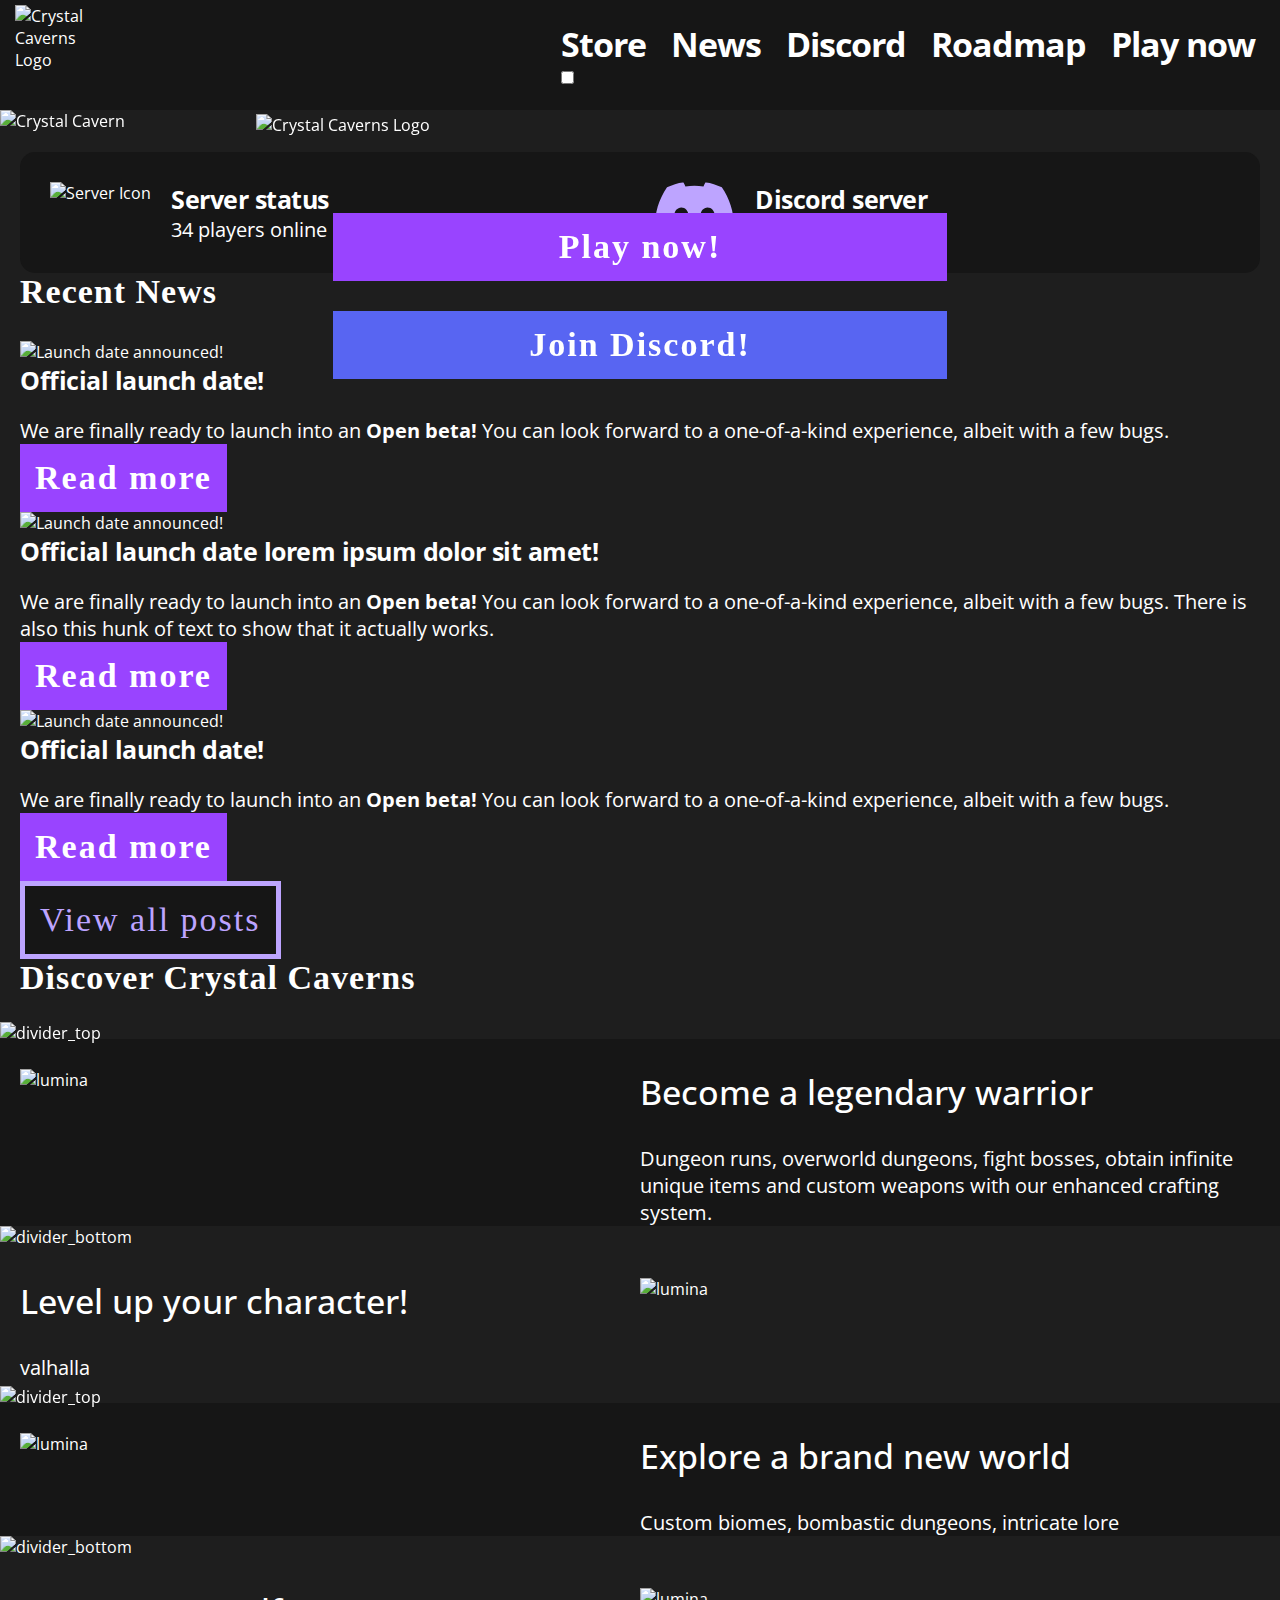
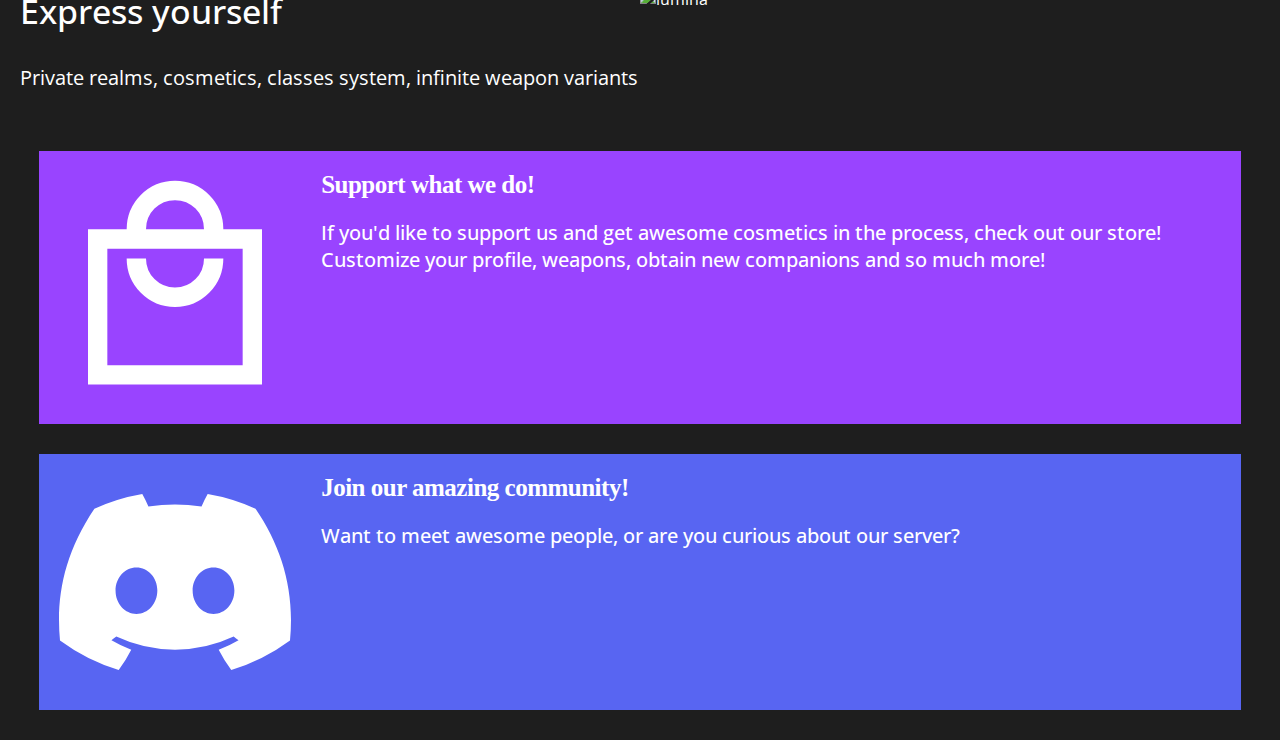
==== index.html @ 62d81e62 "Add cta area, minor fixes" ====
<!DOCTYPE html>
<html lang="en">
<head>
  <meta charset="UTF-8">
  <meta http-equiv="X-UA-Compatible" content="IE=edge">
  <meta name="viewport" content="width=device-width, initial-scale=1.0">
  <title>Crystal Caverns | Minecraft Survival Server</title>
  <link rel="icon" type="image/x-icon" href="assets/images/favicon-150-150-logo.png">
  <script src="script.js"></script>

  <!-- CSS Links -->
  <link rel="stylesheet" href="css/header.css">
  <link rel="stylesheet" href="css/hero.css">
  <link rel="stylesheet" href="css/general.css">
  <link rel="stylesheet" href="css/top-navbar.css">
  <link rel="stylesheet" href="css/news.css">
  <link rel="stylesheet" href="css/discover.css">
  <link rel="stylesheet" href="css/cta.css">

  <!-- External -->
  <link rel="stylesheet" href="https://fonts.googleapis.com/css2?family=Material+Symbols+Rounded:opsz,wght,FILL,GRAD@20..48,100..700,0..1,-50..200" />

</head>
<body>
  <header>
    <a class="logo" href="/"><img class="logo" alt="Crystal Caverns Logo" src="assets/images/icon-logo.webp"></a>
    <nav  class="top-nav">
      <ul>
        <li class="nav-hide navbar"><a href="/store">Store</a></li>
        <li class="nav-hide navbar"><a href="/news">News</a></li>
        <li class="nav-hide navbar"><a target="_blank" href="https://discord.crystalcaverns.net">Discord</a></li>
        <li class="nav-hide navbar"><a href="/roadmap">Roadmap</a></li>
        <li id="play-now" class="navbar"><a href="/playnow">Play now</a></li>
      </ul>
        <input type="checkbox" id="overlay-input">
        <label for="overlay-input" id="overlay-button"><div id="btn-click-area"><span></span></div></label>
    </nav>
  </header>
  <section class="hero">
    <div id="btn-container" class="horizontally-centered">
      <img id="hero-logo" src="assets/images/name-logo.webp" alt="Crystal Caverns Logo">
      <button id="hero-btn-1" class=" btn-primary ">Play now!</button>
      <button id="hero-btn-2" class=" btn-secondary">Join Discord!</button>
    </div>
    <img id="hero-img" src="assets/images/crystal_caverns_banner.png" alt="Crystal Cavern">
  </section>
  <div class="content-padding">
    <section class="statistics">
      <div class="stat">
        <img alt="Server Icon" src="assets/icons/server-icon.svg">
        <div>
          <h3>Server status</h3>
          <p>34 players online</p>
        </div>
      </div>
      <div class="stat">
        <img alt="Discord Icon" src="assets/icons/discord-logo-purple.svg">
        <div>
          <h3>Discord server</h3>
          <p>34 players chatting</p>
        </div>
      </div>
    </section>
    <section class="news">
      <h1>Recent News</h1>
      <div class="news-posts-container">
        <div class="post recent-post">
          <div>
            <img src="assets/images/lumina_render.png" alt="Launch date announced!">
            <h3>Official launch date!</h3>
            <p>We are finally ready to launch into an <strong>Open beta!</strong> You can look forward to a one-of-a-kind experience, albeit with a few bugs.</p>
          </div>
          <button class="btn-primary">Read more</button>
        </div>
        <div class="post recent-post">
          <div>
            <img src="assets/images/lumina_render.png" alt="Launch date announced!">
            <h3>Official launch date lorem ipsum dolor sit amet!</h3>
            <p>We are finally ready to launch into an <strong>Open beta!</strong> You can look forward to a one-of-a-kind experience, albeit with a few bugs. There is also this hunk of text to show that it actually works.</p>
          </div>
          <button class="btn-primary">Read more</button>
        </div>
        <div class="post recent-post">
          <div>
            <img src="assets/images/lumina_render.png" alt="Launch date announced!">
            <h3>Official launch date!</h3>
            <p>We are finally ready to launch into an <strong>Open beta!</strong> You can look forward to a one-of-a-kind experience, albeit with a few bugs.</p>
          </div>
          <button class="btn-primary">Read more</button>
        </div>
      </div>
      <button id="find-out-more" class="btn-secondary ">View all posts</button>
    </section>
    <h1 class="discover-title">Discover Crystal Caverns</h1>
  </div>
  <section class="discover">
    
    <img class="divider-top" src="assets/images/divider_top.svg" alt="divider_top">

    <section class="discover-card-left">
      <div class="discover-max-width">
        <div>
          <h2>Become a legendary warrior</h2>
          <p>Dungeon runs, overworld dungeons, fight bosses, obtain infinite unique items and custom weapons with our enhanced crafting system.</p>
        </div>
        <img src="assets/images/lumina_render.png" alt="lumina">
      </div>
    </section>

    <img class="divider-bottom" src="assets/images/divider_bottom.svg" alt="divider_bottom">
    
    <section class="discover-card">
      <div>
        <h2>Level up your character!</h2>
        <p>valhalla </p>
      </div>
      <img src="assets/images/lumina_render.png" alt="lumina">
    </section>
    <img class="divider-top" src="assets/images/divider_top.svg" alt="divider_top">

    <section class="discover-card-left">
      <div class="discover-max-width">
        <div>
          <h2>Explore a brand new world</h2>
          <p>Custom biomes, bombastic dungeons, intricate lore</p>
        </div>
        <img src="assets/images/lumina_render.png" alt="lumina">
      </div>  
    </section>

    <img class="divider-bottom" src="assets/images/divider_bottom.svg" alt="divider_bottom">

    <section class="discover-card">
      <div>
        <h2>Express yourself</h2>
        <p>Private realms, cosmetics, classes system, infinite weapon variants </p>
      </div>  
      <img src="assets/images/lumina_render.png" alt="lumina">
    </section>
  </section>
  <section>
    <div class="content-padding">
      <a target="_blank" class="cta" href="https://store.crystalcaverns.net">
        <div class="store call-to-action btn-primary">
          <img src="assets/icons/shop-icon.svg" alt="Store Icon">
          <div class="text">
            <h3>Support what we do!</h3>
            <p>If you'd like to support us and get awesome cosmetics in the process, check out our store! Customize your profile, weapons, obtain new companions and so much more!</p>
          </div> 
        </div>
      </a>
      <a class="cta" target="_blank" href="https://discord.crystalcaverns.net">
        <div class="discord store call-to-action btn-primary">
          <img id="increase-padding" src="assets/icons/discord-logo.svg" alt="Discord logo">
          <div class="text">
            <h3>Join our amazing community!</h3>
            <p>Want to meet awesome people, or are you curious about our server?</p>
          </div> 
        </div>
      </a>
  </section>
    <!-- <footer>
      <ul>
        <li><a href=""><img src="" alt="twitter"></a></li>
        <li><a href=""><img src="" alt="instagram"></a></li>
        <li><a href=""><img src="" alt="youtube"></a></li>
      </ul>
  
    </footer> -->
  </div>
</body>
</html>
---- css/header.css ----
header {
  width:100%;
  display: flex;
  flex-direction: row;
  justify-content: space-between;
  padding:5px 15px;
  align-items: center;
  position: sticky;
  top:0;
  background-color: var(--grey);
}

.top-nav ul {
  display: flex;
  flex-direction: row;
  list-style-type: none;
  gap:25px;
  margin-right:10px;
}

.logo {
  aspect-ratio: 1/1;
  width:8%;
}
---- css/hero.css ----
.hero {
  position: relative;
  width:100%;
}

#hero-logo {
  width:100%;
  margin-bottom:10%;
}

#hero-img {
  height: 100lvh;
  max-width: 100%;
  width:100vw;
  object-fit: cover;
}
#btn-container {
  width: 60%;
  top:20%;
  display:flex;
  flex-direction: column;
  align-items: center;
}
#hero-btn-1, #hero-btn-2 {
  width:80%;
  justify-items: center;
}
#hero-btn-1 {
  margin-bottom:30px;
}
#hero-btn-2 {
  background-color: var(--discord);
  color:var(--text);
  font-weight: 700;
  border:none;
}

.statistics {
  width: 100%;
  padding:30px;
  display:grid;
  grid-template-columns: 1fr 1fr;
  background-color: var(--grey);
  margin-top:20px;
  border-radius: var(--border-radius);
  gap:30px;
}
.stat {
  display:flex;
  gap:20px;

  > img {
    height:100%;
  }
  h3 {
    margin-bottom:0;
  }
}

/* Desktop */
@media screen and (width > 1500px) {
  #btn-container {
    width:40%;
  }
}
/* Tablet */
@media screen and (width < 850px) {
  #btn-container {
    width: 90%;
  }
  #hero-btn-1,#hero-btn-2 {
    width:85%;
  }
  .stat > img {
    height: 70px;
  }
}

/* Mobile */
@media screen and (width < 450px) {
  .statistics {
    grid-template-columns: 1fr;
  }
  .stat {
    justify-content: space-between;
  }
}
---- css/general.css ----
@import url('https://fonts.googleapis.com/css2?family=Open+Sans:wght@300;400;500;700&display=swap');
@import url(../assets/fonts/fonts.css);

html {
  display: grid;
  justify-items: center;
}
*{
  padding:0;
  margin:0;
  box-sizing: border-box;
  text-decoration: none;
}

:root{
  /* Colors */
  --primary: #9944FF;
  --secondary: #BDA4FF;
  --accent: #7152c6;
  --background: #1e1e1e;
  --grey: #161616;
  --text: #ffffff;
  --discord: #5865F2;

/* Sizing */
  --heading-large: 34px;
  --heading-small: 25px;
  --paragraph: 20px;
  --secondary-text:18px;

  --border-radius:15px;
  --default-margin:20px;

  /* Transitions */
  --default-btn-transition: 200ms ease-in-out;
  --font: 'Open Sans', sans-serif;

  /* Breakpoints */
  --breakpoint-mobile: 450px;
  --breakpoint-tablet: 850px;
  --breakpoint-laptop: 1024px;
  --breakpoint-desktop: 1500px;
}
/* Mobile */
@media screen and (width < 450px) {
  :root {
    /* Sizing */
    --heading-large: 25px;
    --heading-small: 22px;
    --paragraph: 16px;
    --secondary-text:14px;

    --default-margin:10px;
  }
}
/* Tablet */
@media screen and (width < 450px) {
  :root {
    /* Sizing */
    --heading-large: 30px;
    --heading-small: 22px;
    --paragraph: 18px;
    --secondary-text:16px;

    --default-margin:10px;
  }
}
@media screen and (width > 1500px) {
  .content-padding.content-padding {
    margin: 0 auto;
  }
}

.content-padding {
  margin:var(--default-margin);
  max-width: var(--breakpoint-desktop);
}


body {
  font-family: var(--font);
  background-color: #1e1e1e;
  color:var(--text);
}
li {
  font-size: var(--heading-large);
  font-weight: 700;
  letter-spacing: -1px;
}

h1 {
  font-size: var(--heading-large);
  font-weight: 700;
  letter-spacing: -1px;
  margin-bottom: 30px;
  font-family: 'Minecraft';
  letter-spacing: 1px;
}

h2 {
  font-size: var(--heading-large);
  font-weight: 500;
  margin-bottom: 30px;
}

h3 {
  font-size: var(--heading-small);
  font-weight: 700;
  letter-spacing: -0.5px;
  margin-bottom: 20px;
}

h4 {
  font-size: var(--secondary-text);
  font-weight: 300;
}

p {
  font-size: var(--paragraph);
  font-weight: 400;
}


/* Clickable elements and active states */


a {
  color:white;
  transition: color 150ms;
}
a:hover{
  color: var(--primary);
}

/* Default button styles */

button {
  font-family:var(--font);
}
.btn-primary {
  background-color: var(--primary);
  border:none;
  color:var(--text);
  font-size:var(--heading-large);
  font-weight: bold;
  padding:15px;
  font-family: 'Minecraft';
  cursor: pointer;
  letter-spacing: 2px;
  transition: transform var(--default-btn-transition), filter 150ms ease;
}

.btn-primary:hover {
  transform:scale(105%, 105%);
  filter: saturate(120%);
}

.btn-primary:active {
  filter:saturate(160%);
}

.btn-secondary {
  background-color: inherit;
  border: 5px solid var(--secondary);
  color:var(--secondary);
  background-color: var(--grey);
  font-size:var(--heading-large);
  font-weight: 500;
  padding:15px;
  cursor: pointer;
  letter-spacing: 2px;
  font-family: 'Minecraft';
  transition: box-shadow 300ms ease, filter 150ms ease, transform var(--default-btn-transition);
}

.btn-secondary:hover {
  filter:brightness(110%);
  transform:scale(105%, 105%);
}

.btn-secondary:active {
  filter:brightness(130%);
}

.horizontally-centered {
  transform: translateX(-50%);
  left:50%;
  position: absolute;
}
.discord.discord {
  background-color: var(--discord);
}
---- css/discover.css ----
.discover-title {
  margin-bottom: 0;
}
.discover {
  margin: 0 auto 60px auto;
}

.divider-top {
  position: relative;
  top: 5px;
}
.discover-card, .discover-card-left {
  padding: 0 var(--default-margin);
}
.discover-card-left {
  padding: 30px var(--default-margin) 0 var(--default-margin);
  background: var(--grey);
}
.discover-card {
  max-width: var(--breakpoint-desktop);
  margin: 0 auto;
  display: grid;
  grid-template-columns: 1fr 1fr;
}
.discover-card:not(:first-of-type) {
  margin-top:30px;
}

.discover img {
  max-width: 100%;
  width: 100%;
}

.discover-max-width {
  display: grid;
  max-width: var(--breakpoint-desktop);
  margin: 0 auto;
  grid-template-columns: 1fr 1fr;
  > img {
    grid-row: 1 / 2;
  }
}

/* Mobile */

@media screen and (width < 450px) {
  .discover-card,
  .discover-card-left, 
  .discover-max-width {
    grid-template-columns: 1fr;
    > img {
      grid-row: 2 / 3;
      margin-top:10px;
    }
  }
}
---- css/cta.css ----
a .cta.cta {
  color:white;
}

.call-to-action {
  display: grid;
  grid-template-columns: 20% 80%;
  background-color: var(--primary);
  padding:var(--default-margin);
  /* border-radius: var(--border-radius); */
  gap:30px;
  width:97%;
  margin: 0 auto 30px auto;

  .text {
    margin-right:20px;
  }
  p {
    font-family: var(--font);
    font-weight: 500;
    letter-spacing: 0;
  }
  
  > img {
    filter: invert(99%) sepia(99%) saturate(0%) hue-rotate(303deg) brightness(102%) contrast(104%);
    width: 100%;
    align-self: center;
    padding: 0;
  }
}

@media screen and (width < 850px) {
  
}

#increase-padding {
  padding: 20px 0;
}
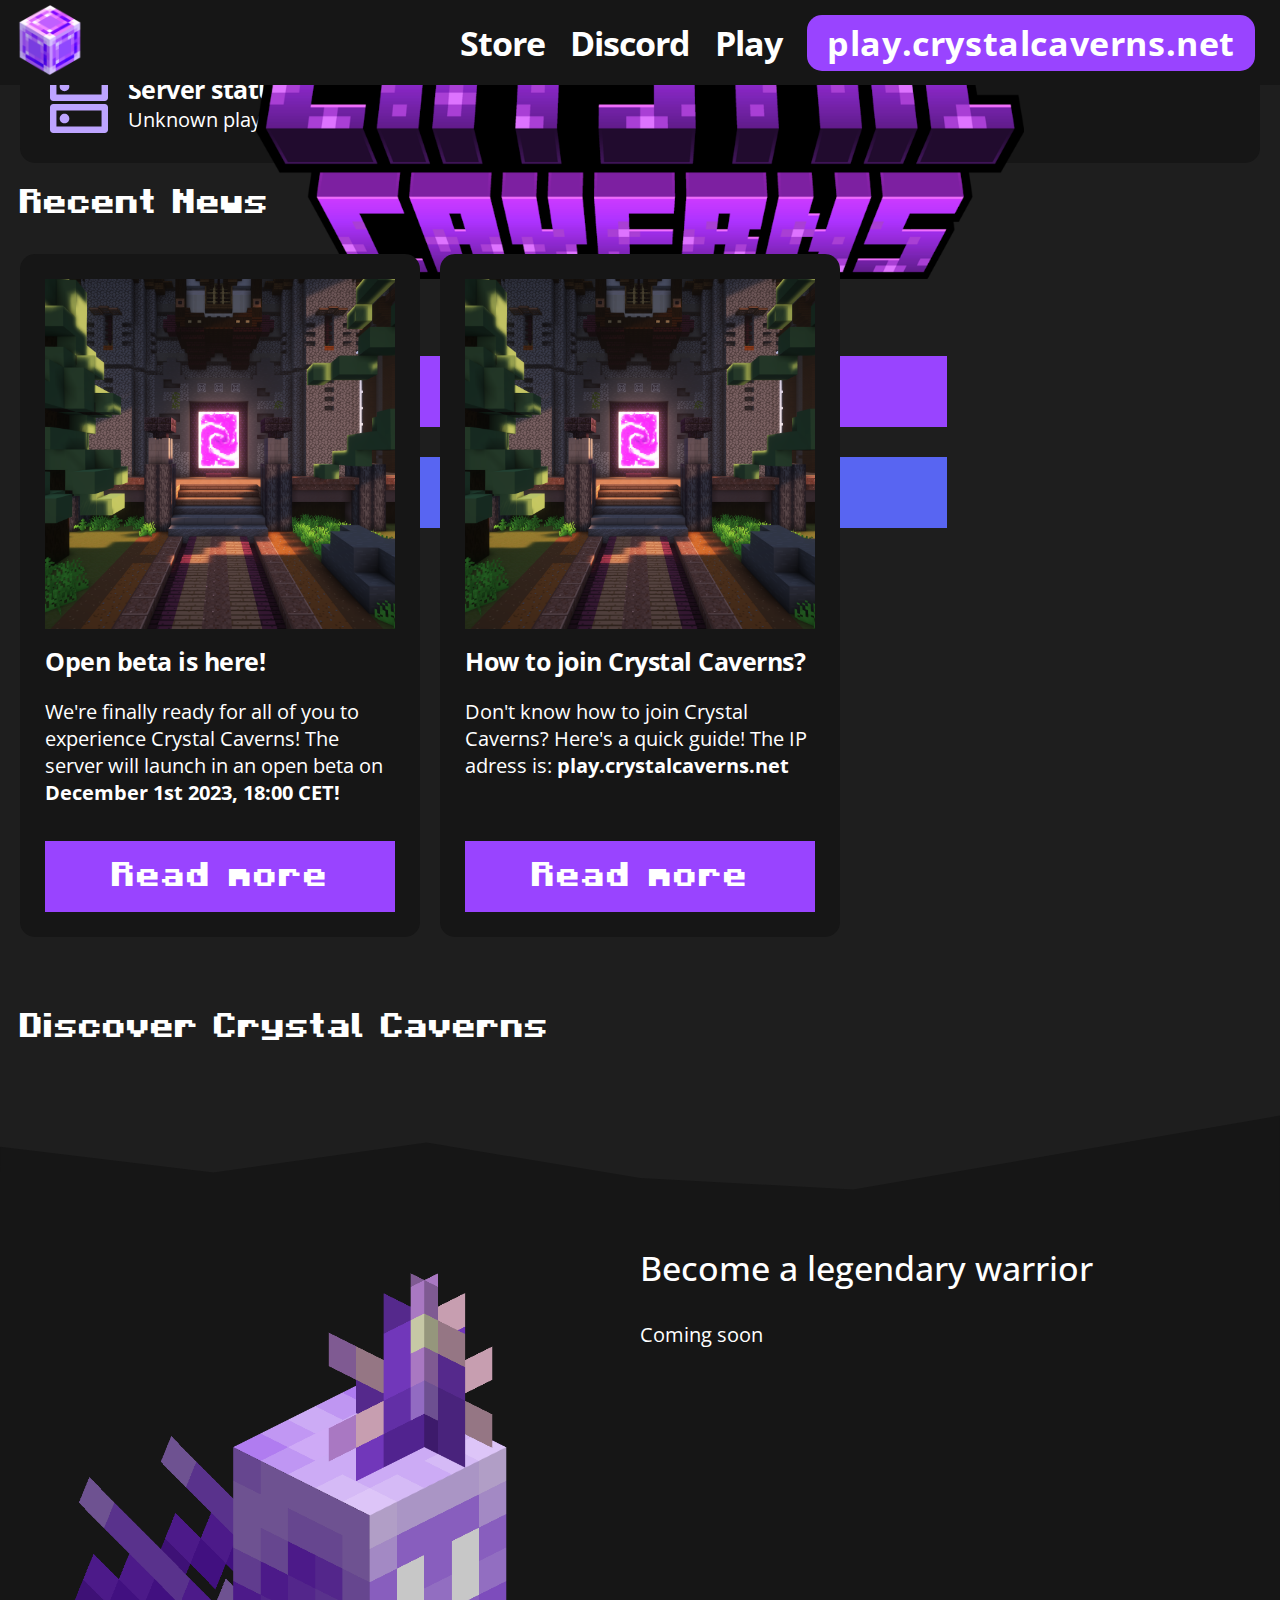
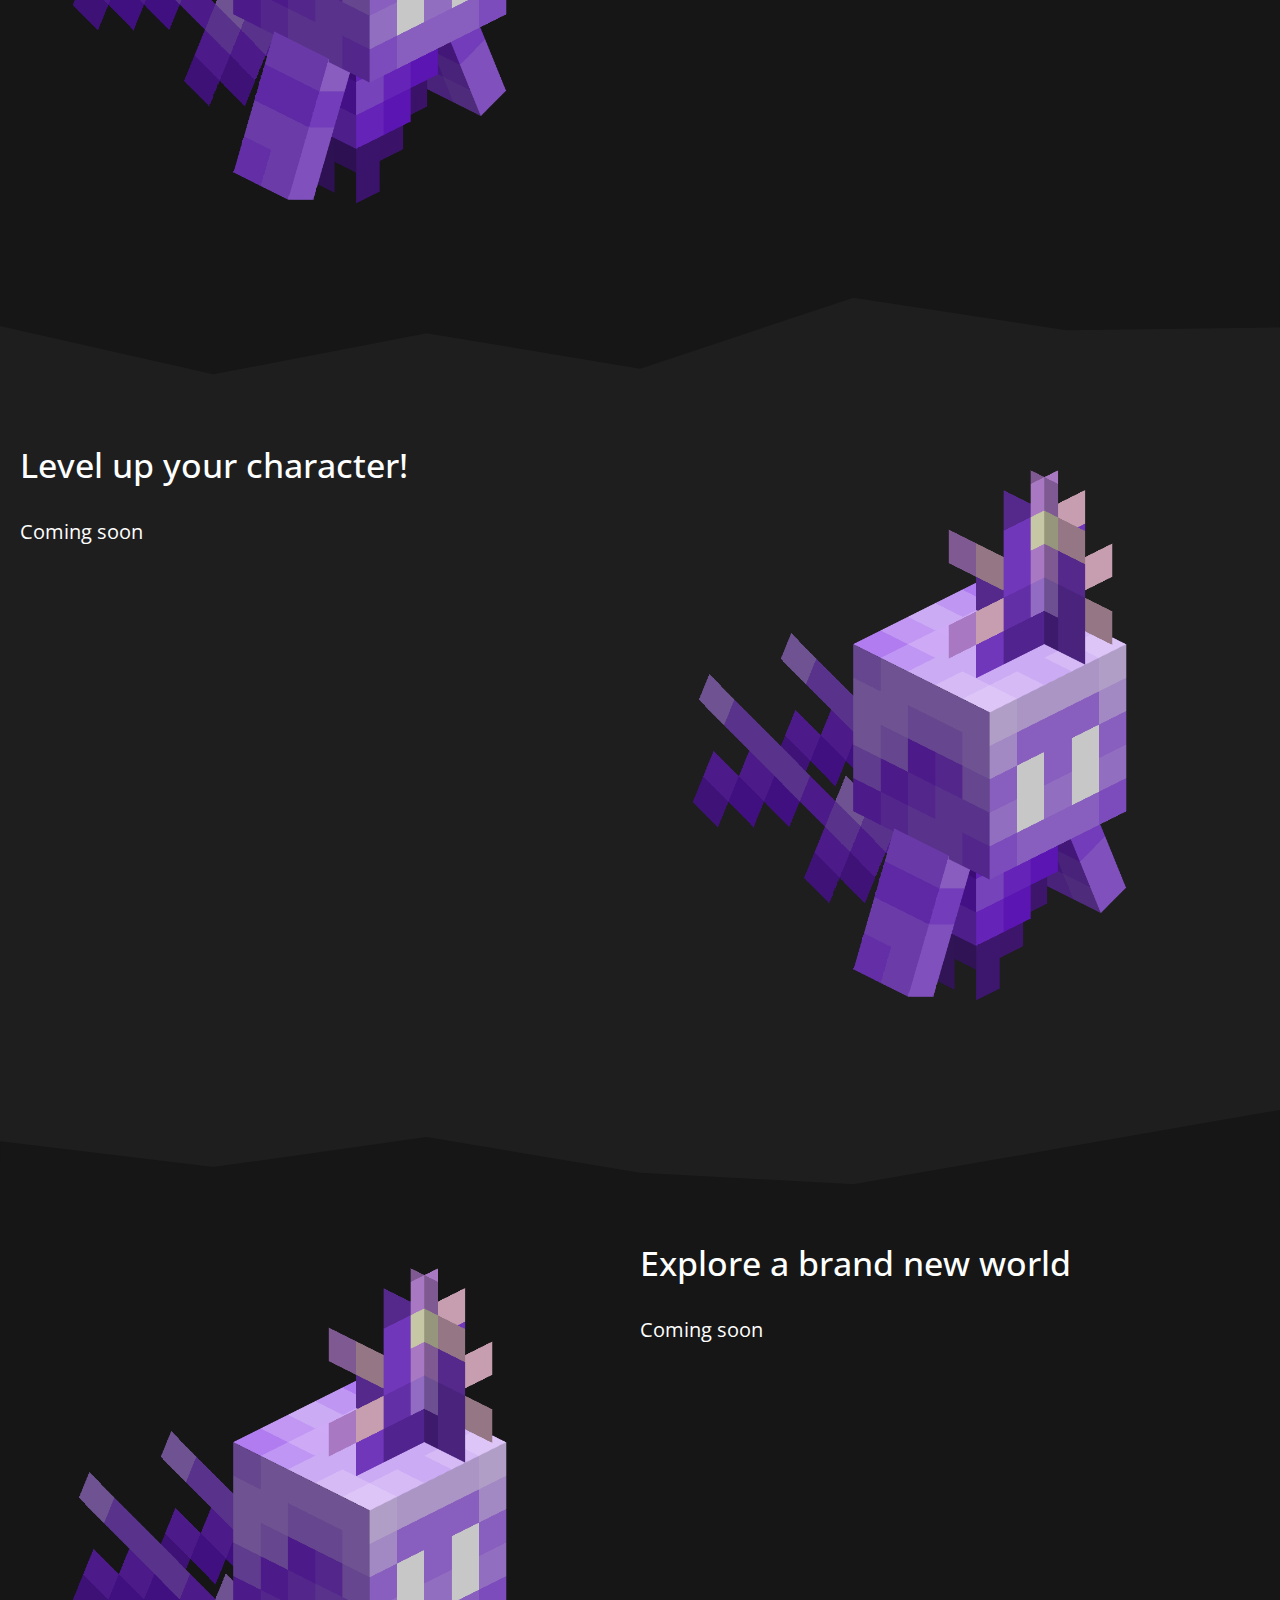
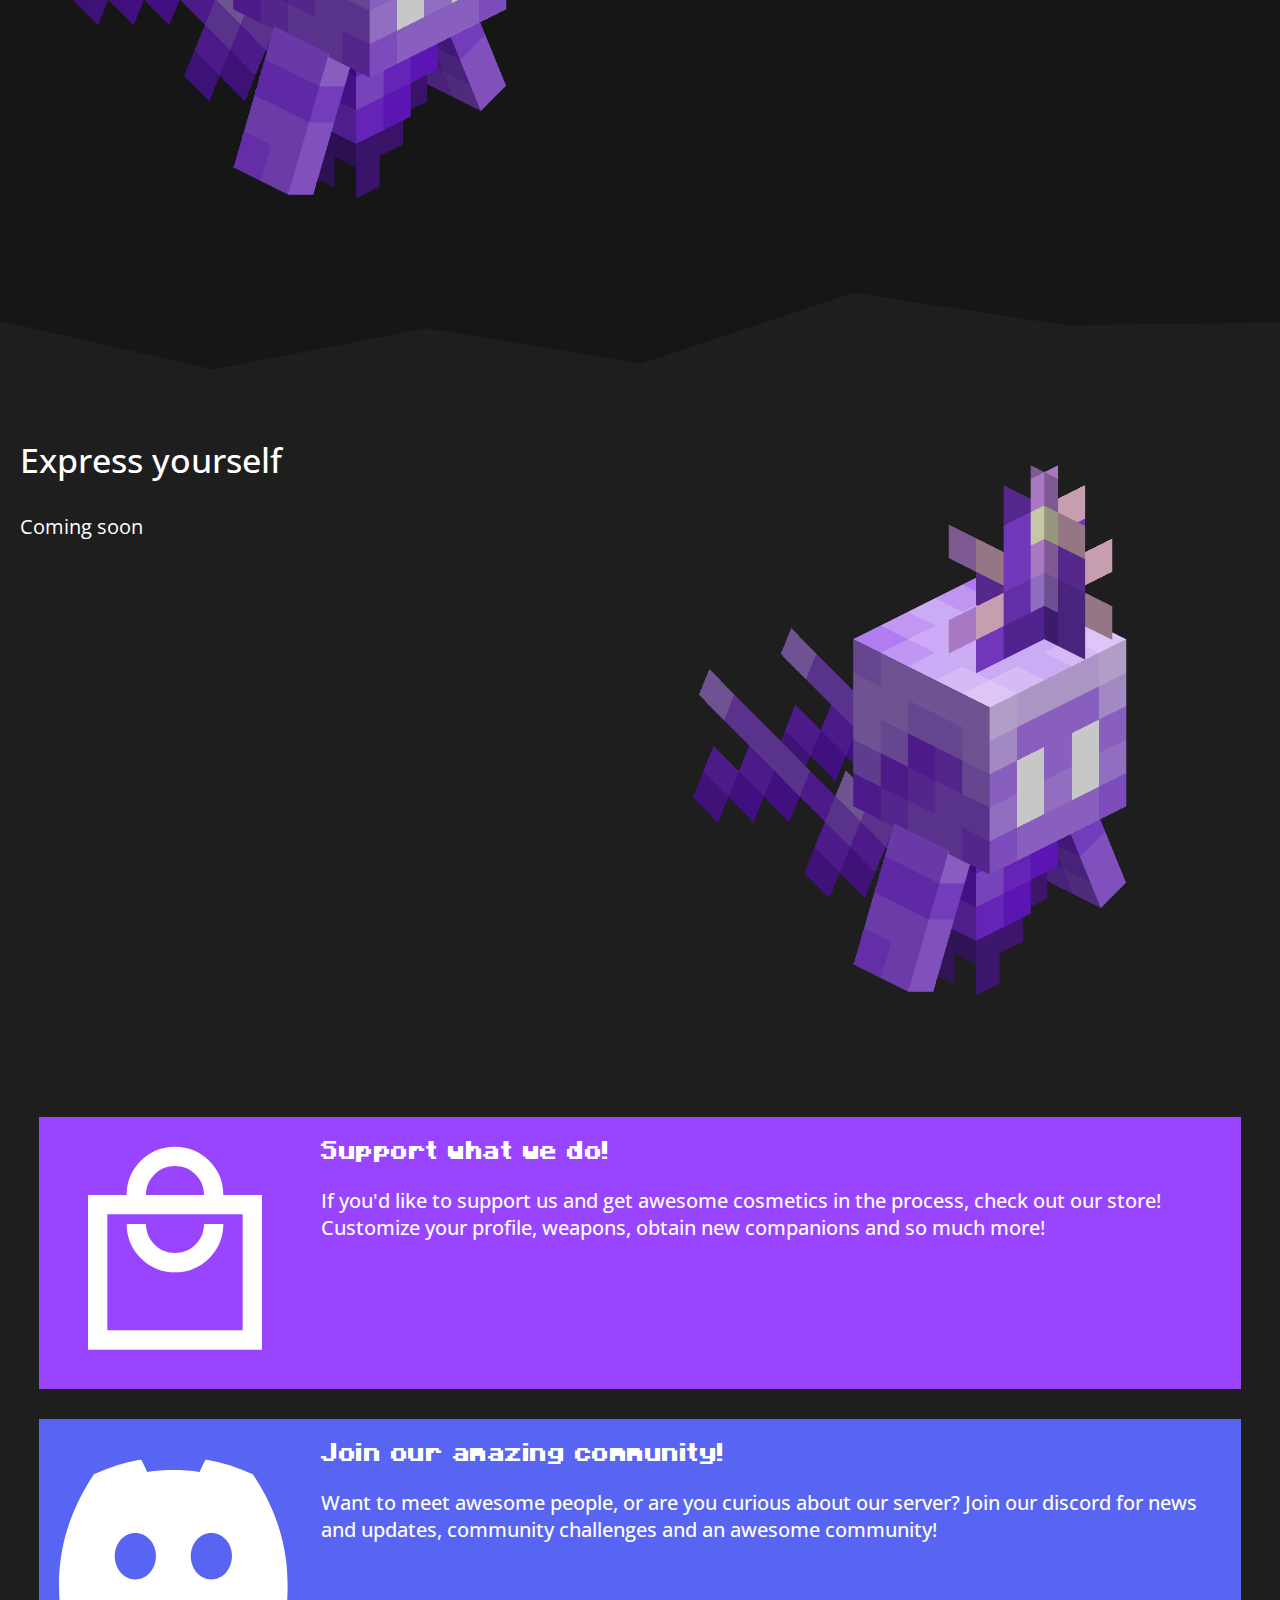
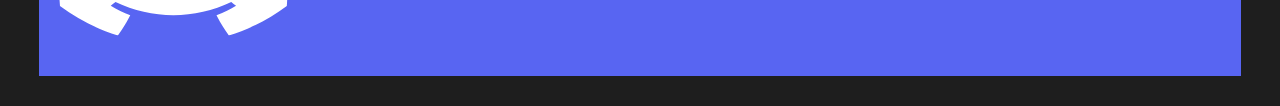
==== commit 91417337: "Merge branch 'v2'" ====
--- a/index.html
+++ b/index.html
@@ -6,19 +6,15 @@
   <meta name="viewport" content="width=device-width, initial-scale=1.0">
   <title>Crystal Caverns | Minecraft Survival Server</title>
   <link rel="icon" type="image/x-icon" href="assets/images/favicon-150-150-logo.png">
-  <script src="script.js"></script>
+  <script defer src="script.js"></script>
 
   <!-- CSS Links -->
   <link rel="stylesheet" href="css/header.css">
   <link rel="stylesheet" href="css/hero.css">
   <link rel="stylesheet" href="css/general.css">
-  <link rel="stylesheet" href="css/top-navbar.css">
   <link rel="stylesheet" href="css/news.css">
   <link rel="stylesheet" href="css/discover.css">
   <link rel="stylesheet" href="css/cta.css">
-
-  <!-- External -->
-  <link rel="stylesheet" href="https://fonts.googleapis.com/css2?family=Material+Symbols+Rounded:opsz,wght,FILL,GRAD@20..48,100..700,0..1,-50..200" />
 
 </head>
 <body>
@@ -26,147 +22,150 @@
     <a class="logo" href="/"><img class="logo" alt="Crystal Caverns Logo" src="assets/images/icon-logo.webp"></a>
     <nav  class="top-nav">
       <ul>
-        <li class="nav-hide navbar"><a href="/store">Store</a></li>
-        <li class="nav-hide navbar"><a href="/news">News</a></li>
+        <li class="nav-hide navbar"><a target="_blank" href="https://store.crystalcaverns.net">Store</a></li>
+        <!-- <li class="nav-hide navbar"><a href="/">News</a></li> -->
         <li class="nav-hide navbar"><a target="_blank" href="https://discord.crystalcaverns.net">Discord</a></li>
-        <li class="nav-hide navbar"><a href="/roadmap">Roadmap</a></li>
-        <li id="play-now" class="navbar"><a href="/playnow">Play now</a></li>
+        <!-- <li class="nav-hide navbar"><a href="">Roadmap</a></li> -->
+        <li id="play-now" class="navbar"><a href="posts/how-to-play.html">Play</a></li>
+        <li id="ip">play.crystalcaverns.net</li>
       </ul>
-        <input type="checkbox" id="overlay-input">
-        <label for="overlay-input" id="overlay-button"><div id="btn-click-area"><span></span></div></label>
     </nav>
   </header>
-  <section class="hero">
-    <div id="btn-container" class="horizontally-centered">
-      <img id="hero-logo" src="assets/images/name-logo.webp" alt="Crystal Caverns Logo">
-      <button id="hero-btn-1" class=" btn-primary ">Play now!</button>
-      <button id="hero-btn-2" class=" btn-secondary">Join Discord!</button>
+  <main>
+    <section class="hero">
+      <div id="btn-container" class="horizontally-centered">
+        <img id="hero-logo" src="assets/images/name-logo.webp" alt="Crystal Caverns Logo">
+        <form action="posts/how-to-play.html">
+          <button type="submit" id="hero-btn-1" class=" btn-primary ">Play now!</button>
+        </form>
+        <form action="https://discord.crystalcaverns.net">
+          <button type="submit" id="hero-btn-2" class=" btn-secondary">Join Discord!</button>
+
+        </form>
+      </div>
+      <img id="hero-img" src="assets/images/crystal_caverns_banner.png" alt="Crystal Cavern">
+    </section>
+    <div class="content-padding">
+      <section class="statistics">
+        <div class="stat">
+          <img alt="Server Icon" src="assets/icons/server-icon.svg">
+          <div>
+            <h3>Server status</h3>
+            <p id="server-status">Unknown players online</p>
+          </div>
+        </div>
+        <div class="stat">
+          <img alt="Discord Icon" src="assets/icons/discord-logo-purple.svg">
+          <div>
+            <h3>Discord server</h3>
+            <p id="discord-status">Unknown players chatting</p>
+          </div>
+        </div>
+      </section>
+      <section class="news">
+        <h1>Recent News</h1>
+        <div class="news-posts-container">
+          <div class="post recent-post">
+            <div>
+              <img src="assets/images/open-beta.webp" alt="Launch date announced!">
+              <h3>Open beta is here!</h3>
+              <p>We're finally ready for all of you to experience Crystal Caverns! The server will launch in an open beta on <strong>December 1st 2023, 18:00 CET! </strong>
+            </div>
+            <form action="posts/open-beta-launch.html">
+              <button type="submit" class="btn-primary">Read more</button>
+            </form>
+          </div>
+          <div class="post recent-post">
+            <div>
+              <img src="assets/images/open-beta.webp" alt="Launch date announced!">
+              <h3>How to join Crystal Caverns?</h3>
+              <p>Don't know how to join Crystal Caverns? Here's a quick guide! The IP adress is: <strong>play.crystalcaverns.net</strong></p>
+            </div>
+            <form action="posts/how-to-play.html">
+              <button type="submit" class="btn-primary">Read more</button>
+            </form>
+          </div>
+          <div></div>
+        </div>
+        <!-- <button id="find-out-more" class="btn-secondary ">View all posts</button> -->
+      </section>
+      <h1 class="discover-title">Discover Crystal Caverns</h1>
     </div>
-    <img id="hero-img" src="assets/images/crystal_caverns_banner.png" alt="Crystal Cavern">
-  </section>
-  <div class="content-padding">
-    <section class="statistics">
-      <div class="stat">
-        <img alt="Server Icon" src="assets/icons/server-icon.svg">
+    <section class="discover">
+      
+      <img class="divider-top" src="assets/images/divider_top.svg" alt="divider_top">
+  
+      <section class="discover-card-left">
+        <div class="discover-max-width">
+          <div>
+            <h2>Become a legendary warrior</h2>
+            <p>Coming soon</p>
+          </div>
+          <img src="assets/images/lumina_render.png" alt="lumina">
+        </div>
+      </section>
+  
+      <img class="divider-bottom" src="assets/images/divider_bottom.svg" alt="divider_bottom">
+      
+      <section class="discover-card">
         <div>
-          <h3>Server status</h3>
-          <p>34 players online</p>
-        </div>
-      </div>
-      <div class="stat">
-        <img alt="Discord Icon" src="assets/icons/discord-logo-purple.svg">
-        <div>
-          <h3>Discord server</h3>
-          <p>34 players chatting</p>
-        </div>
-      </div>
-    </section>
-    <section class="news">
-      <h1>Recent News</h1>
-      <div class="news-posts-container">
-        <div class="post recent-post">
-          <div>
-            <img src="assets/images/lumina_render.png" alt="Launch date announced!">
-            <h3>Official launch date!</h3>
-            <p>We are finally ready to launch into an <strong>Open beta!</strong> You can look forward to a one-of-a-kind experience, albeit with a few bugs.</p>
-          </div>
-          <button class="btn-primary">Read more</button>
-        </div>
-        <div class="post recent-post">
-          <div>
-            <img src="assets/images/lumina_render.png" alt="Launch date announced!">
-            <h3>Official launch date lorem ipsum dolor sit amet!</h3>
-            <p>We are finally ready to launch into an <strong>Open beta!</strong> You can look forward to a one-of-a-kind experience, albeit with a few bugs. There is also this hunk of text to show that it actually works.</p>
-          </div>
-          <button class="btn-primary">Read more</button>
-        </div>
-        <div class="post recent-post">
-          <div>
-            <img src="assets/images/lumina_render.png" alt="Launch date announced!">
-            <h3>Official launch date!</h3>
-            <p>We are finally ready to launch into an <strong>Open beta!</strong> You can look forward to a one-of-a-kind experience, albeit with a few bugs.</p>
-          </div>
-          <button class="btn-primary">Read more</button>
-        </div>
-      </div>
-      <button id="find-out-more" class="btn-secondary ">View all posts</button>
-    </section>
-    <h1 class="discover-title">Discover Crystal Caverns</h1>
-  </div>
-  <section class="discover">
-    
-    <img class="divider-top" src="assets/images/divider_top.svg" alt="divider_top">
-
-    <section class="discover-card-left">
-      <div class="discover-max-width">
-        <div>
-          <h2>Become a legendary warrior</h2>
-          <p>Dungeon runs, overworld dungeons, fight bosses, obtain infinite unique items and custom weapons with our enhanced crafting system.</p>
+          <h2>Level up your character!</h2>
+          <p>Coming soon</p>
         </div>
         <img src="assets/images/lumina_render.png" alt="lumina">
-      </div>
+      </section>
+      <img class="divider-top" src="assets/images/divider_top.svg" alt="divider_top">
+  
+      <section class="discover-card-left">
+        <div class="discover-max-width">
+          <div>
+            <h2>Explore a brand new world</h2>
+            <p>Coming soon</p>
+          </div>
+          <img src="assets/images/lumina_render.png" alt="lumina">
+        </div>  
+      </section>
+  
+      <img class="divider-bottom" src="assets/images/divider_bottom.svg" alt="divider_bottom">
+  
+      <section class="discover-card">
+        <div>
+          <h2>Express yourself</h2>
+          <p>Coming soon</p>
+        </div>  
+        <img src="assets/images/lumina_render.png" alt="lumina">
+      </section>
     </section>
-
-    <img class="divider-bottom" src="assets/images/divider_bottom.svg" alt="divider_bottom">
+    <section>
+      <div class="content-padding">
+        <a target="_blank" class="cta" href="https://store.crystalcaverns.net">
+          <div class="store call-to-action btn-primary">
+            <img class="img-cta" src="assets/icons/shop-icon.svg" alt="Store Icon">
+            <div class="text">
+              <h3>Support what we do!</h3>
+              <p class="cta-p">If you'd like to support us and get awesome cosmetics in the process, check out our store! Customize your profile, weapons, obtain new companions and so much more!</p>
+            </div> 
+          </div>
+        </a>
+        <a class="cta" target="_blank" href="https://discord.crystalcaverns.net">
+          <div class="discord store call-to-action btn-primary">
+            <img class="img-cta" id="increase-padding" src="assets/icons/discord-logo-white.svg" alt="Discord logo">
+            <div class="text">
+              <h3>Join our amazing community!</h3>
+              <p class="cta-p">Want to meet awesome people, or are you curious about our server? Join our discord for news and updates, community challenges and an awesome community!</p>
+            </div> 
+          </div>
+        </a>
+    </section>
+      <!-- <footer>
+        <ul>
+          <li><a href=""><img src="" alt="twitter"></a></li>
+          <li><a href=""><img src="" alt="instagram"></a></li>
+          <li><a href=""><img src="" alt="youtube"></a></li>
+        </ul>
     
-    <section class="discover-card">
-      <div>
-        <h2>Level up your character!</h2>
-        <p>valhalla </p>
-      </div>
-      <img src="assets/images/lumina_render.png" alt="lumina">
-    </section>
-    <img class="divider-top" src="assets/images/divider_top.svg" alt="divider_top">
-
-    <section class="discover-card-left">
-      <div class="discover-max-width">
-        <div>
-          <h2>Explore a brand new world</h2>
-          <p>Custom biomes, bombastic dungeons, intricate lore</p>
-        </div>
-        <img src="assets/images/lumina_render.png" alt="lumina">
-      </div>  
-    </section>
-
-    <img class="divider-bottom" src="assets/images/divider_bottom.svg" alt="divider_bottom">
-
-    <section class="discover-card">
-      <div>
-        <h2>Express yourself</h2>
-        <p>Private realms, cosmetics, classes system, infinite weapon variants </p>
-      </div>  
-      <img src="assets/images/lumina_render.png" alt="lumina">
-    </section>
-  </section>
-  <section>
-    <div class="content-padding">
-      <a target="_blank" class="cta" href="https://store.crystalcaverns.net">
-        <div class="store call-to-action btn-primary">
-          <img src="assets/icons/shop-icon.svg" alt="Store Icon">
-          <div class="text">
-            <h3>Support what we do!</h3>
-            <p>If you'd like to support us and get awesome cosmetics in the process, check out our store! Customize your profile, weapons, obtain new companions and so much more!</p>
-          </div> 
-        </div>
-      </a>
-      <a class="cta" target="_blank" href="https://discord.crystalcaverns.net">
-        <div class="discord store call-to-action btn-primary">
-          <img id="increase-padding" src="assets/icons/discord-logo.svg" alt="Discord logo">
-          <div class="text">
-            <h3>Join our amazing community!</h3>
-            <p>Want to meet awesome people, or are you curious about our server?</p>
-          </div> 
-        </div>
-      </a>
-  </section>
-    <!-- <footer>
-      <ul>
-        <li><a href=""><img src="" alt="twitter"></a></li>
-        <li><a href=""><img src="" alt="instagram"></a></li>
-        <li><a href=""><img src="" alt="youtube"></a></li>
-      </ul>
-  
-    </footer> -->
-  </div>
+      </footer> -->
+    </div>
+  </main>
 </body>
 </html>--- a/css/header.css
+++ b/css/header.css
@@ -1,13 +1,17 @@
 header {
-  width:100%;
+  width:100vw;
+  max-width: 100%;
   display: flex;
   flex-direction: row;
   justify-content: space-between;
   padding:5px 15px;
   align-items: center;
-  position: sticky;
+  position: fixed;
+  background-color: var(--grey);
+  z-index: 1000;
+  user-select: none;
+  left:0;
   top:0;
-  background-color: var(--grey);
 }
 
 .top-nav ul {
@@ -16,9 +20,36 @@
   list-style-type: none;
   gap:25px;
   margin-right:10px;
+  align-items: center;
 }
 
 .logo {
   aspect-ratio: 1/1;
-  width:8%;
+  width:70px;
 }
+
+#ip {
+  cursor:pointer;
+  user-select:all;
+  padding:5px 20px;
+  background-color: var(--primary);
+  border-radius: var(--border-radius);
+  letter-spacing: 0.6px;
+}
+@media screen and (width < 550px) {
+  header {
+    padding: 5px; 
+  }
+  a {
+    font-size: var(--heading-small);
+  }
+  .top-nav ul {
+    gap:10px;
+  }
+}
+/* Tablet */
+@media screen and (width < 850px) {
+  #ip {
+    display:none;
+  }
+}
--- a/css/hero.css
+++ b/css/hero.css
@@ -23,7 +23,7 @@
 }
 #hero-btn-1, #hero-btn-2 {
   width:80%;
-  justify-items: center;
+  justify-self: center;
 }
 #hero-btn-1 {
   margin-bottom:30px;
@@ -48,7 +48,7 @@
 .stat {
   display:flex;
   gap:20px;
-
+  
   > img {
     height:100%;
   }
@@ -56,7 +56,10 @@
     margin-bottom:0;
   }
 }
-
+form {
+  width: 100%;
+  display: grid;
+}
 /* Desktop */
 @media screen and (width > 1500px) {
   #btn-container {
--- a/css/general.css
+++ b/css/general.css
@@ -58,7 +58,7 @@
   :root {
     /* Sizing */
     --heading-large: 30px;
-    --heading-small: 22px;
+    --heading-small: 24px;
     --paragraph: 18px;
     --secondary-text:16px;
 
--- a/css/news.css
+++ b/css/news.css
@@ -0,0 +1,55 @@
+.news {
+  margin-top:20px;
+  display:grid;
+
+  & p {
+    margin-bottom: 35px;
+    overflow-y: hidden;
+  }
+  & .btn-primary {
+    font-size:var(--heading-large);
+    padding: 15px;
+    width:100%;
+    margin-top: auto;
+    
+  }
+  & #find-out-more {
+    padding:15px 30px;
+    font-size:var(--heading-large);
+    width:60%;
+    margin: 0 auto 50px auto;
+  }
+  & img {
+    width:100%;
+    aspect-ratio: 1/1;
+    object-fit: cover;
+    margin-bottom:10px;
+  }
+}
+.news-posts-container {
+  display: grid;
+  grid-template-columns: repeat(auto-fit, minmax(300px, 1fr));
+  gap: var(--default-margin);
+  margin-bottom:40px;
+}
+.post {
+  border-radius: var(--border-radius);
+  background-color: var(--grey);
+  padding:25px;
+  position: relative;
+  display:flex;
+  flex-direction: column;
+  justify-content: space-between;
+
+}
+
+/* Tablet */
+@media screen and (width < 850px) {
+  #find-out-more#find-out-more {
+    /* This is vile but it works */
+    width: 90%;
+  }
+  .btn-primary.btn-primary {
+    width: 100%;
+  }
+}--- a/css/discover.css
+++ b/css/discover.css
@@ -1,4 +1,5 @@
 .discover-title {
+  margin-top: 30px;
   margin-bottom: 0;
 }
 .discover {
--- a/css/cta.css
+++ b/css/cta.css
@@ -15,24 +15,18 @@
   .text {
     margin-right:20px;
   }
-  p {
-    font-family: var(--font);
-    font-weight: 500;
-    letter-spacing: 0;
-  }
-  
-  > img {
-    filter: invert(99%) sepia(99%) saturate(0%) hue-rotate(303deg) brightness(102%) contrast(104%);
-    width: 100%;
-    align-self: center;
-    padding: 0;
-  }
 }
-
-@media screen and (width < 850px) {
-  
+.cta-p {
+  font-family: var(--font);
+  font-weight: 500;
+  letter-spacing: 0;
+}
+.img-cta {
+  width: 100%;
+  align-self: center;
+  padding: 0;
 }
 
 #increase-padding {
-  padding: 20px 0;
+  margin: 20px 0;
 }
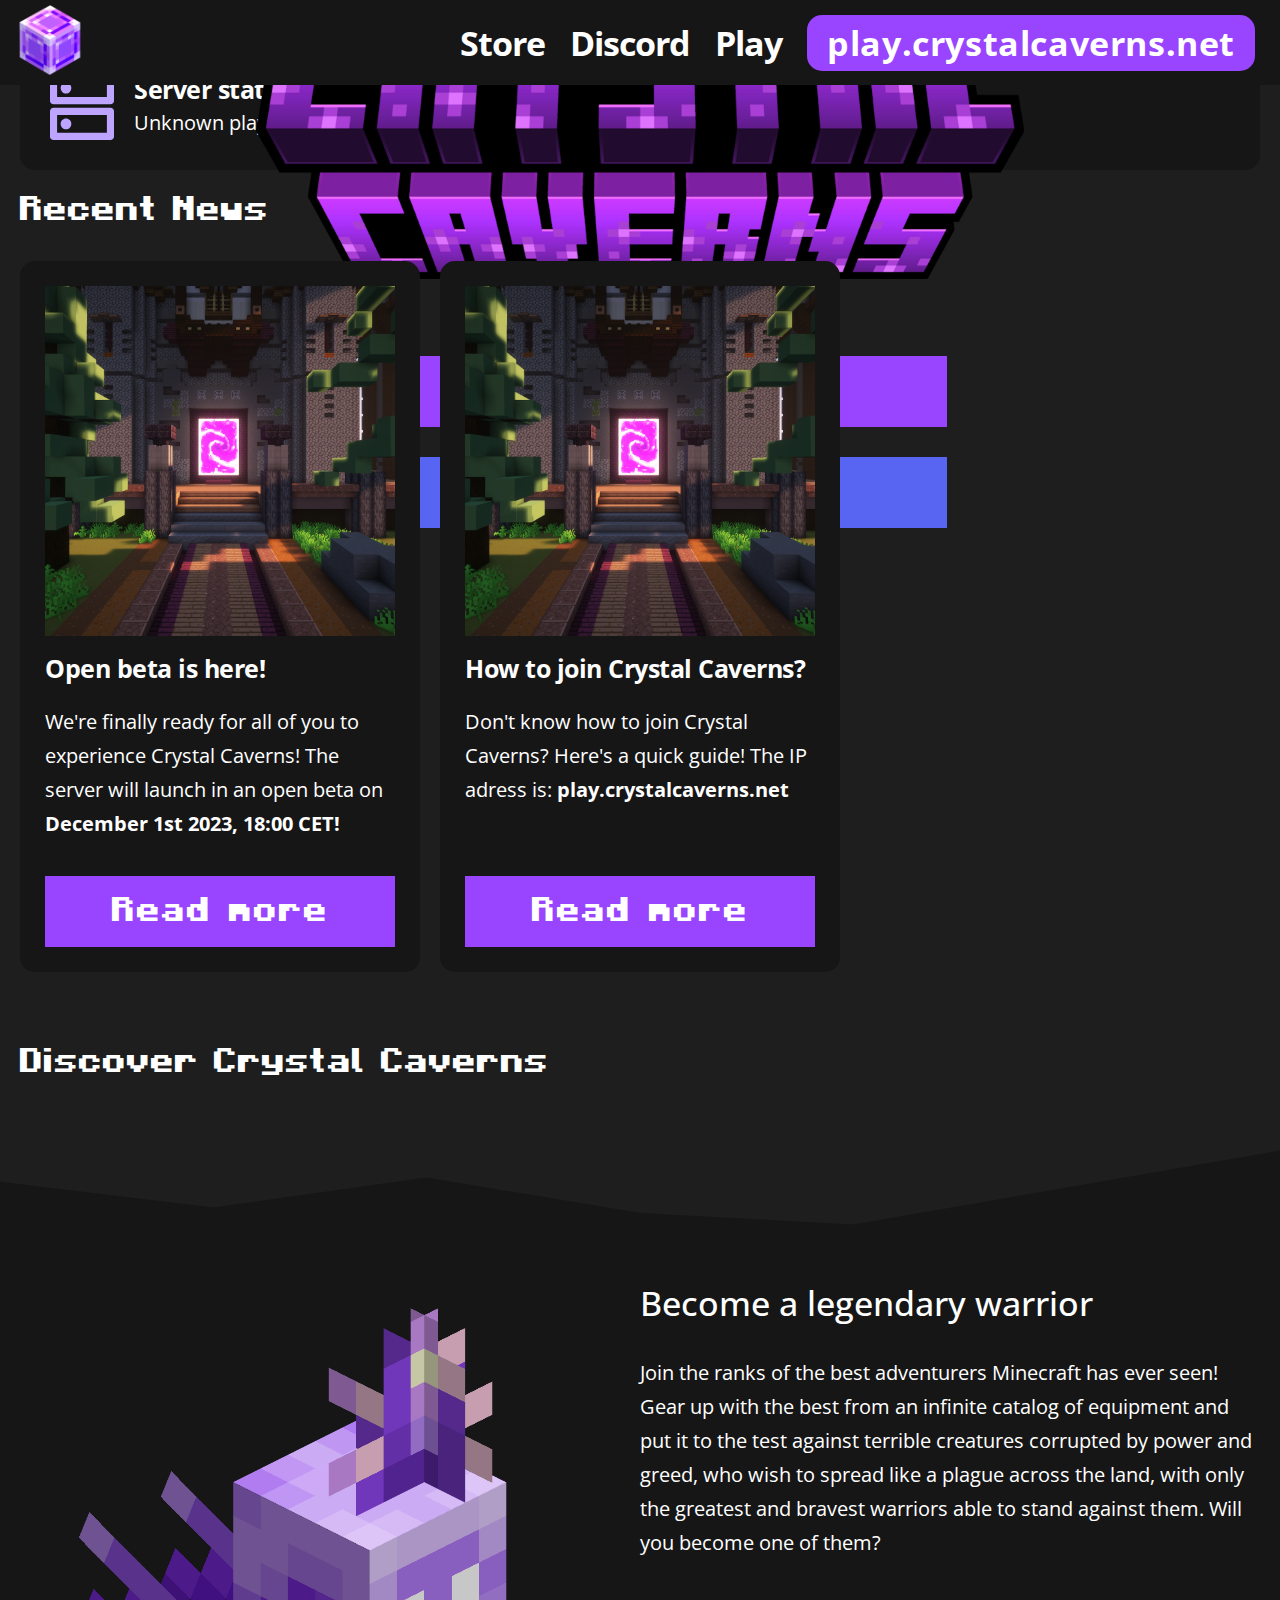
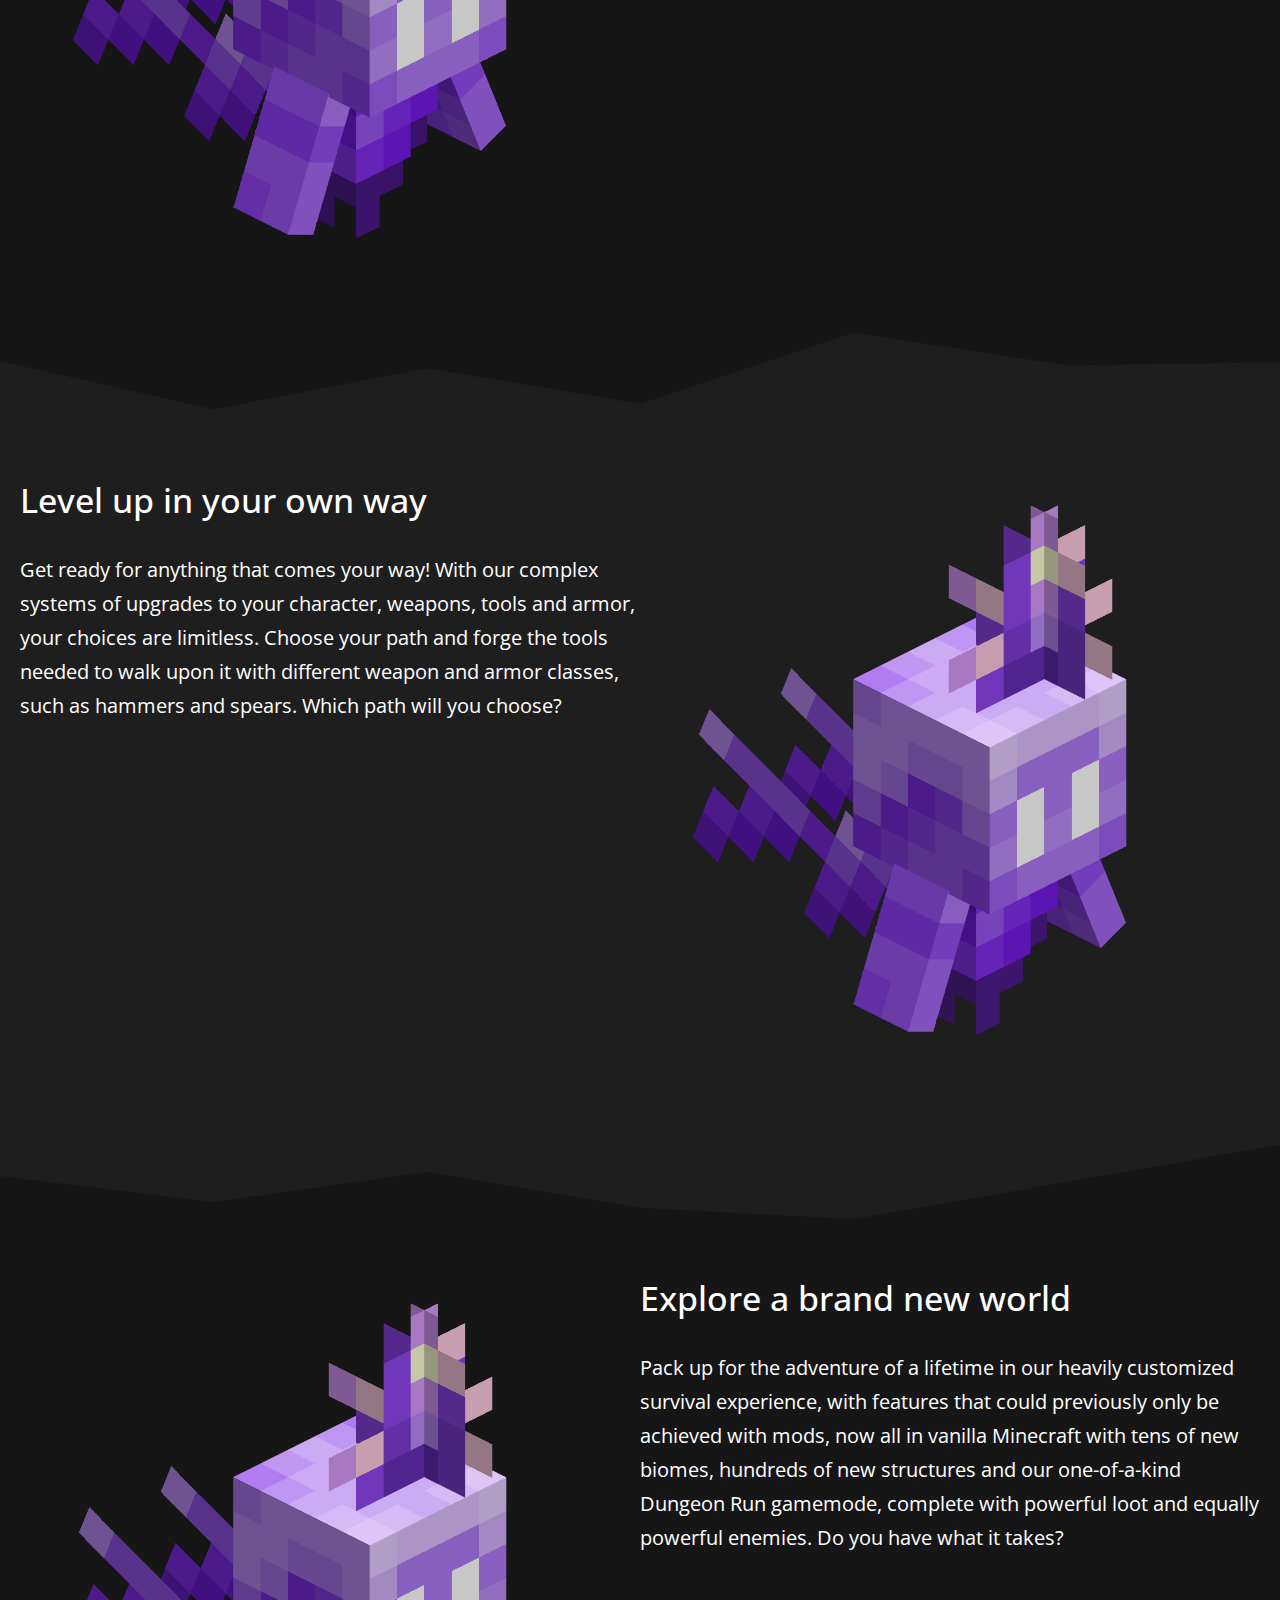
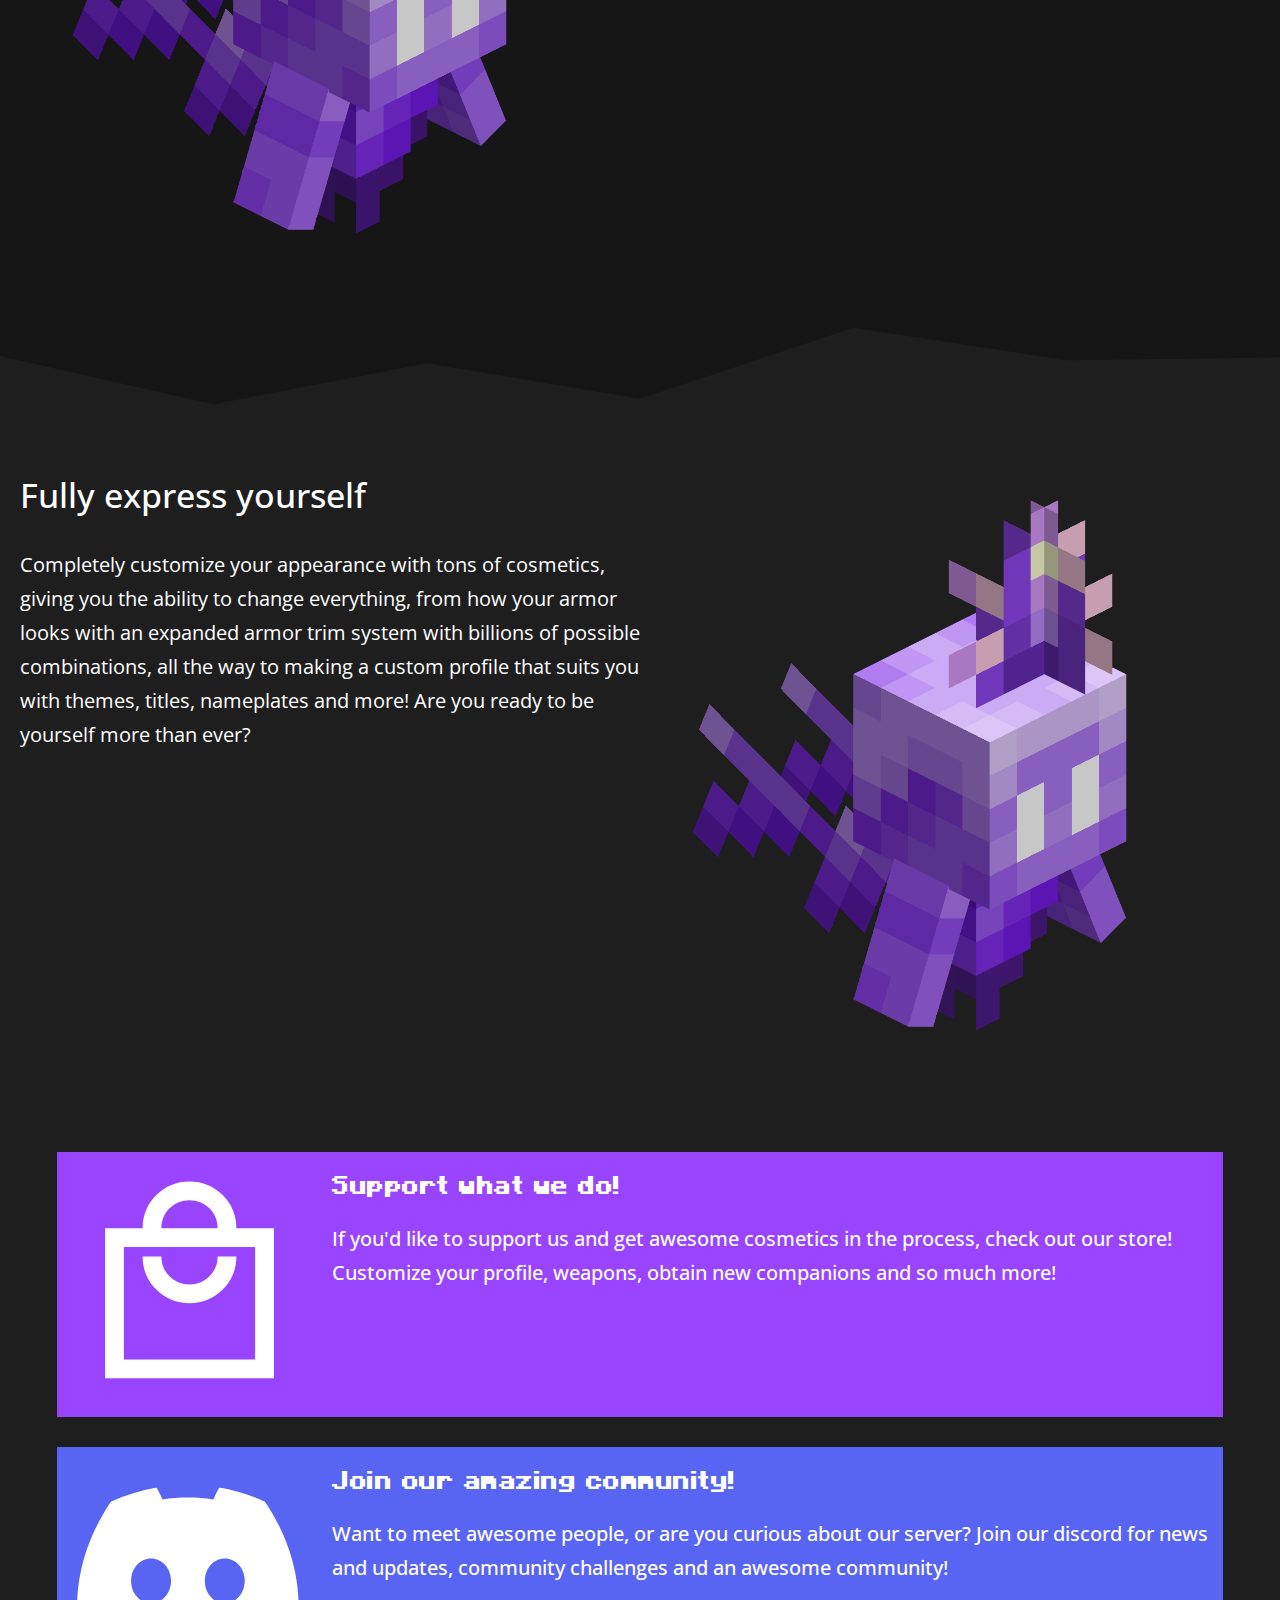
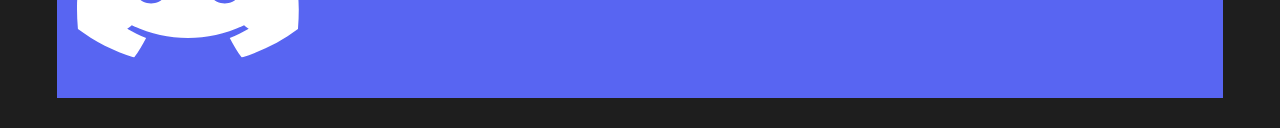
==== commit f486939b: "Added discover texts" ====
--- a/index.html
+++ b/index.html
@@ -99,7 +99,7 @@
         <div class="discover-max-width">
           <div>
             <h2>Become a legendary warrior</h2>
-            <p>Coming soon</p>
+            <p>Join the ranks of the best adventurers Minecraft has ever seen! Gear up with the best from an infinite catalog of equipment and put it to the test against terrible creatures corrupted by power and greed, who wish to spread like a plague across the land, with only the greatest and bravest warriors able to stand against them. Will you become one of them?</p>
           </div>
           <img src="assets/images/lumina_render.png" alt="lumina">
         </div>
@@ -109,8 +109,8 @@
       
       <section class="discover-card">
         <div>
-          <h2>Level up your character!</h2>
-          <p>Coming soon</p>
+          <h2>Level up in your own way</h2>
+          <p>Get ready for anything that comes your way! With our complex systems of upgrades to your character, weapons, tools and armor, your choices are limitless. Choose your path and forge the tools needed to walk upon it with different weapon and armor classes, such as hammers and spears. Which path will you choose?</p>
         </div>
         <img src="assets/images/lumina_render.png" alt="lumina">
       </section>
@@ -120,7 +120,7 @@
         <div class="discover-max-width">
           <div>
             <h2>Explore a brand new world</h2>
-            <p>Coming soon</p>
+            <p>Pack up for the adventure of a lifetime in our heavily customized survival experience, with features that could previously only be achieved with mods, now all in vanilla Minecraft with tens of new biomes, hundreds of new structures and our one-of-a-kind Dungeon Run gamemode, complete with powerful loot and equally powerful enemies. Do you have what it takes?</p>
           </div>
           <img src="assets/images/lumina_render.png" alt="lumina">
         </div>  
@@ -130,8 +130,8 @@
   
       <section class="discover-card">
         <div>
-          <h2>Express yourself</h2>
-          <p>Coming soon</p>
+          <h2>Fully express yourself</h2>
+          <p>Completely customize your appearance with tons of cosmetics, giving you the ability to change everything, from how your armor looks with an expanded armor trim system with billions of possible combinations, all the way to making a custom profile that suits you with themes, titles, nameplates and more! Are you ready to be yourself more than ever?</p>
         </div>  
         <img src="assets/images/lumina_render.png" alt="lumina">
       </section>
--- a/css/general.css
+++ b/css/general.css
@@ -118,6 +118,7 @@
 p {
   font-size: var(--paragraph);
   font-weight: 400;
+  line-height: 1.7;
 }
 
 
--- a/css/cta.css
+++ b/css/cta.css
@@ -9,7 +9,7 @@
   padding:var(--default-margin);
   /* border-radius: var(--border-radius); */
   gap:30px;
-  width:97%;
+  width:94%;
   margin: 0 auto 30px auto;
 
   .text {
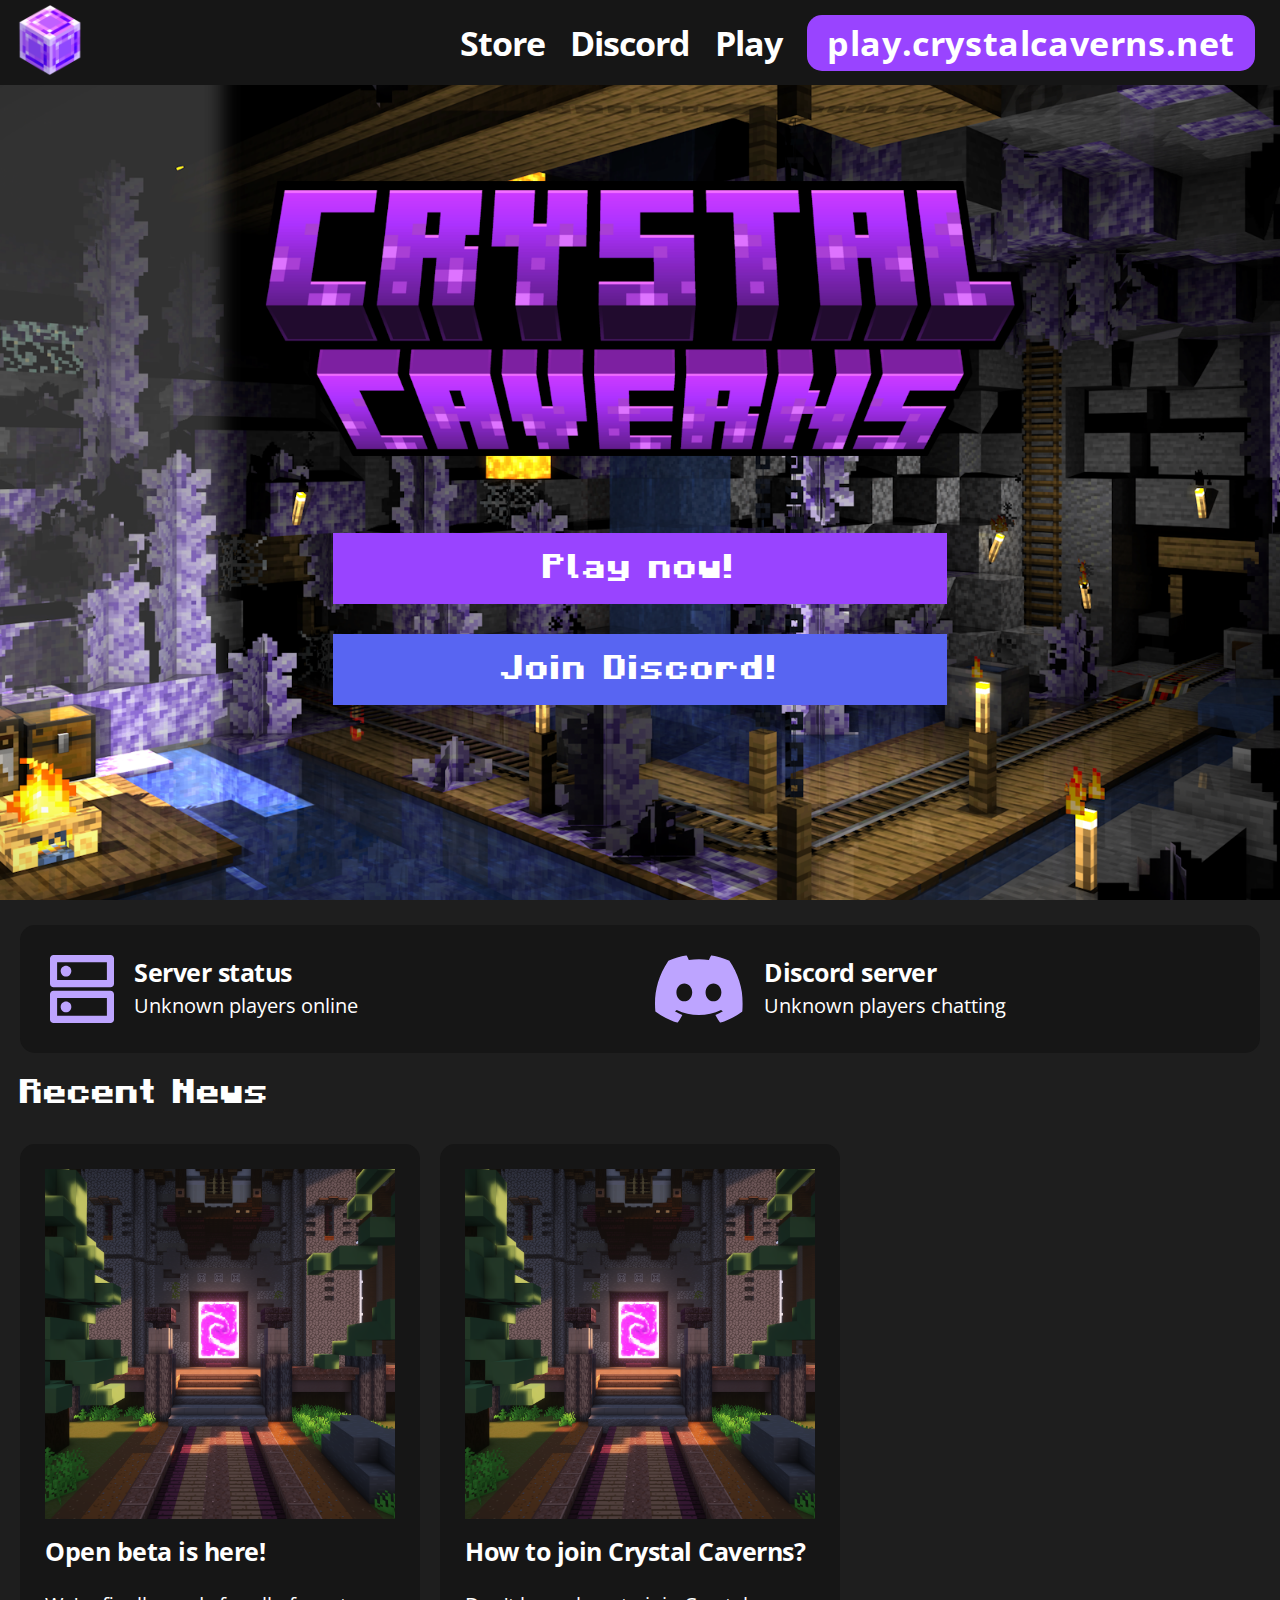
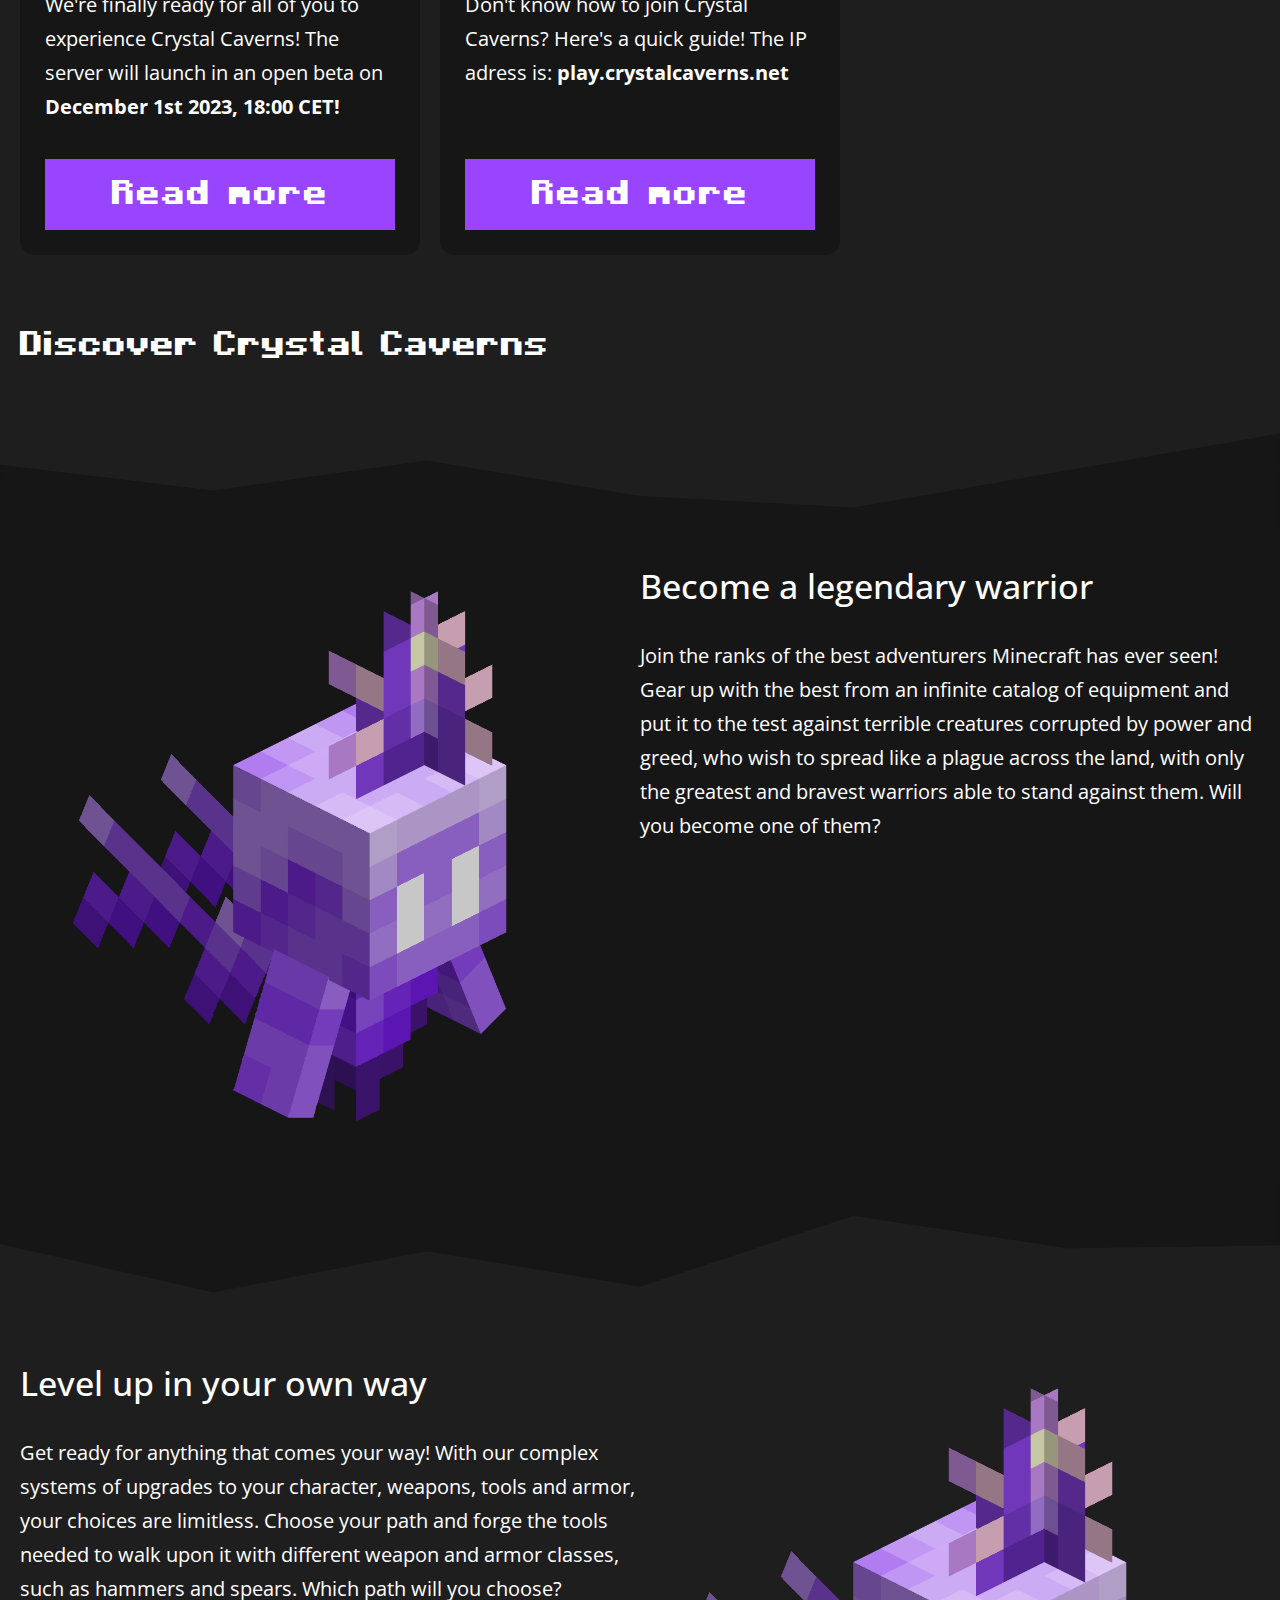
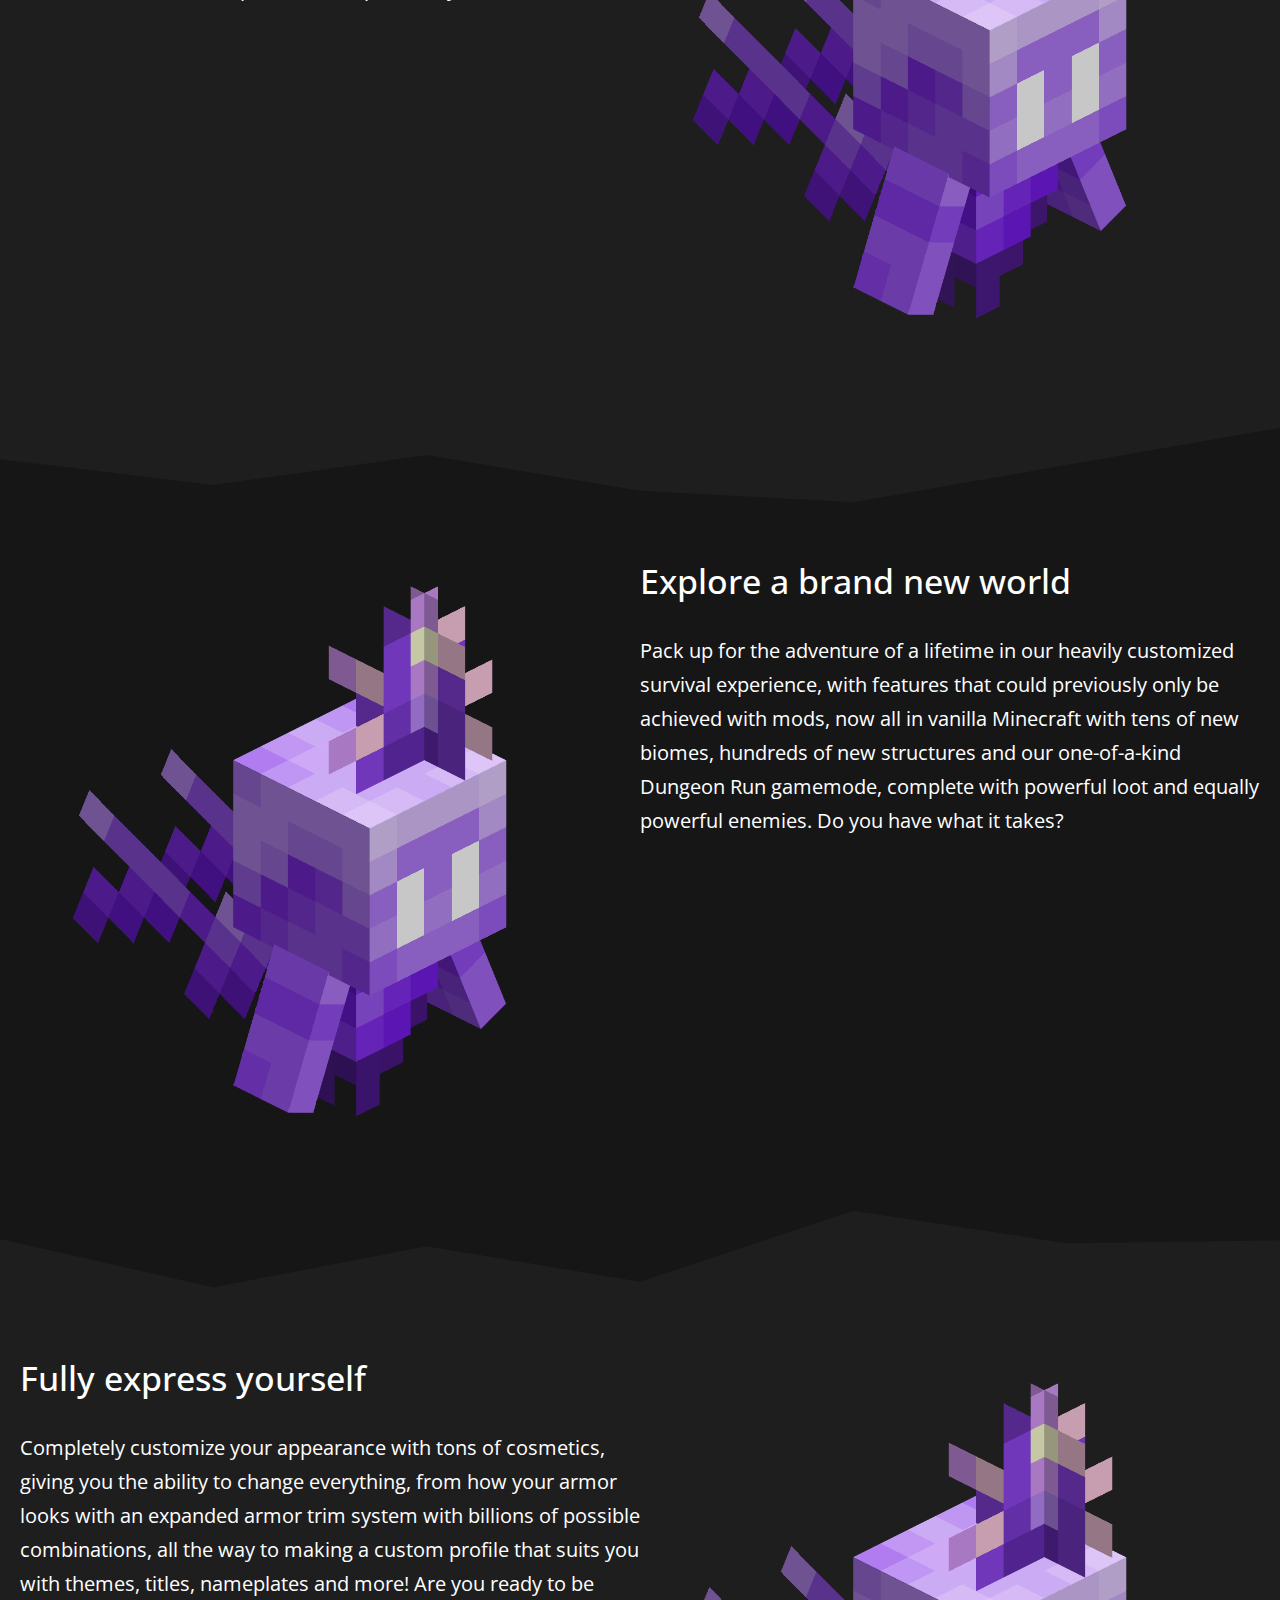
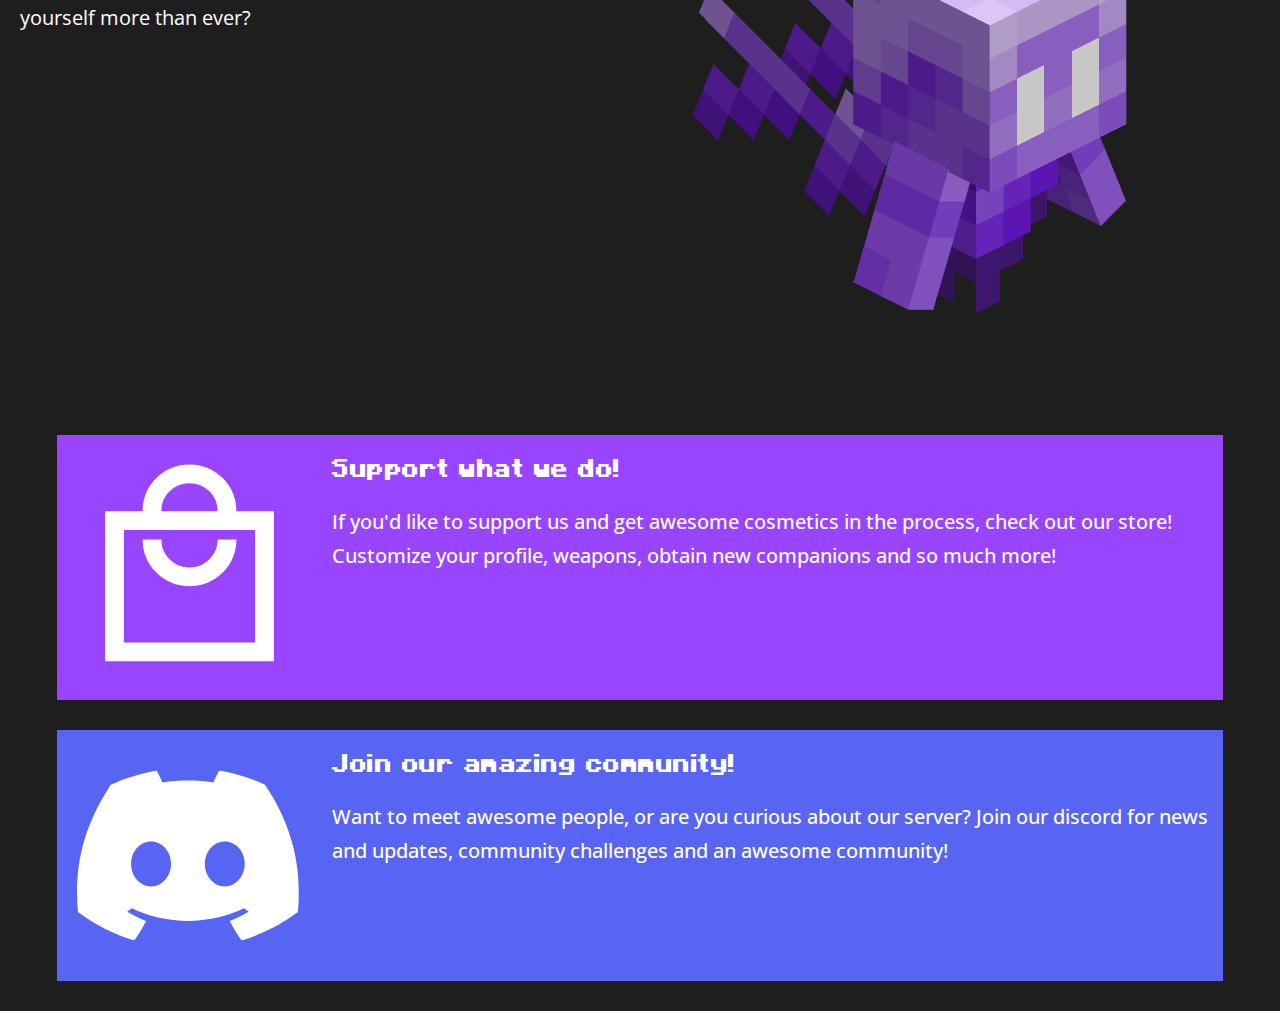
==== commit 873449bd: "Optimized images for faster page load" ====
--- a/index.html
+++ b/index.html
@@ -15,6 +15,10 @@
   <link rel="stylesheet" href="css/news.css">
   <link rel="stylesheet" href="css/discover.css">
   <link rel="stylesheet" href="css/cta.css">
+
+  <!-- Preload -->
+  <link rel="Preload" as="image" href="assets/images/name-logo.webp">
+  <link rel="Preload" as="image" href="assets/images/crystal_caverns_banner.webp">
 
 </head>
 <body>
@@ -43,19 +47,19 @@
 
         </form>
       </div>
-      <img id="hero-img" src="assets/images/crystal_caverns_banner.png" alt="Crystal Cavern">
+      <img id="hero-img" src="assets/images/crystal_caverns_banner.webp" alt="Crystal Cavern">
     </section>
     <div class="content-padding">
       <section class="statistics">
         <div class="stat">
-          <img alt="Server Icon" src="assets/icons/server-icon.svg">
+          <img loading="lazy" alt="Server Icon" src="assets/icons/server-icon.svg">
           <div>
             <h3>Server status</h3>
             <p id="server-status">Unknown players online</p>
           </div>
         </div>
         <div class="stat">
-          <img alt="Discord Icon" src="assets/icons/discord-logo-purple.svg">
+          <img loading="lazy" alt="Discord Icon" src="assets/icons/discord-logo-purple.svg">
           <div>
             <h3>Discord server</h3>
             <p id="discord-status">Unknown players chatting</p>
@@ -67,7 +71,7 @@
         <div class="news-posts-container">
           <div class="post recent-post">
             <div>
-              <img src="assets/images/open-beta.webp" alt="Launch date announced!">
+              <img loading="lazy" src="assets/images/open-beta.webp" alt="Launch date announced!">
               <h3>Open beta is here!</h3>
               <p>We're finally ready for all of you to experience Crystal Caverns! The server will launch in an open beta on <strong>December 1st 2023, 18:00 CET! </strong>
             </div>
@@ -77,7 +81,7 @@
           </div>
           <div class="post recent-post">
             <div>
-              <img src="assets/images/open-beta.webp" alt="Launch date announced!">
+              <img loading="lazy" src="assets/images/open-beta.webp" alt="Launch date announced!">
               <h3>How to join Crystal Caverns?</h3>
               <p>Don't know how to join Crystal Caverns? Here's a quick guide! The IP adress is: <strong>play.crystalcaverns.net</strong></p>
             </div>
@@ -93,7 +97,7 @@
     </div>
     <section class="discover">
       
-      <img class="divider-top" src="assets/images/divider_top.svg" alt="divider_top">
+      <img loading="lazy" class="divider-top" src="assets/images/divider_top.svg" alt="divider_top">
   
       <section class="discover-card-left">
         <div class="discover-max-width">
@@ -101,20 +105,20 @@
             <h2>Become a legendary warrior</h2>
             <p>Join the ranks of the best adventurers Minecraft has ever seen! Gear up with the best from an infinite catalog of equipment and put it to the test against terrible creatures corrupted by power and greed, who wish to spread like a plague across the land, with only the greatest and bravest warriors able to stand against them. Will you become one of them?</p>
           </div>
-          <img src="assets/images/lumina_render.png" alt="lumina">
+          <img loading="lazy" src="assets/images/lumina_render.png" alt="lumina">
         </div>
       </section>
   
-      <img class="divider-bottom" src="assets/images/divider_bottom.svg" alt="divider_bottom">
+      <img loading="lazy" class="divider-bottom" src="assets/images/divider_bottom.svg" alt="divider_bottom">
       
       <section class="discover-card">
         <div>
           <h2>Level up in your own way</h2>
           <p>Get ready for anything that comes your way! With our complex systems of upgrades to your character, weapons, tools and armor, your choices are limitless. Choose your path and forge the tools needed to walk upon it with different weapon and armor classes, such as hammers and spears. Which path will you choose?</p>
         </div>
-        <img src="assets/images/lumina_render.png" alt="lumina">
+        <img loading="lazy" src="assets/images/lumina_render.png" alt="lumina">
       </section>
-      <img class="divider-top" src="assets/images/divider_top.svg" alt="divider_top">
+      <img loading="lazy" class="divider-top" src="assets/images/divider_top.svg" alt="divider_top">
   
       <section class="discover-card-left">
         <div class="discover-max-width">
@@ -122,25 +126,25 @@
             <h2>Explore a brand new world</h2>
             <p>Pack up for the adventure of a lifetime in our heavily customized survival experience, with features that could previously only be achieved with mods, now all in vanilla Minecraft with tens of new biomes, hundreds of new structures and our one-of-a-kind Dungeon Run gamemode, complete with powerful loot and equally powerful enemies. Do you have what it takes?</p>
           </div>
-          <img src="assets/images/lumina_render.png" alt="lumina">
+          <img loading="lazy" src="assets/images/lumina_render.png" alt="lumina">
         </div>  
       </section>
   
-      <img class="divider-bottom" src="assets/images/divider_bottom.svg" alt="divider_bottom">
+      <img loading="lazy" class="divider-bottom" src="assets/images/divider_bottom.svg" alt="divider_bottom">
   
       <section class="discover-card">
         <div>
           <h2>Fully express yourself</h2>
           <p>Completely customize your appearance with tons of cosmetics, giving you the ability to change everything, from how your armor looks with an expanded armor trim system with billions of possible combinations, all the way to making a custom profile that suits you with themes, titles, nameplates and more! Are you ready to be yourself more than ever?</p>
         </div>  
-        <img src="assets/images/lumina_render.png" alt="lumina">
+        <img loading="lazy" src="assets/images/lumina_render.png" alt="lumina">
       </section>
     </section>
     <section>
       <div class="content-padding">
         <a target="_blank" class="cta" href="https://store.crystalcaverns.net">
           <div class="store call-to-action btn-primary">
-            <img class="img-cta" src="assets/icons/shop-icon.svg" alt="Store Icon">
+            <img loading="lazy" class="img-cta" src="assets/icons/shop-icon.svg" alt="Store Icon">
             <div class="text">
               <h3>Support what we do!</h3>
               <p class="cta-p">If you'd like to support us and get awesome cosmetics in the process, check out our store! Customize your profile, weapons, obtain new companions and so much more!</p>
@@ -149,7 +153,7 @@
         </a>
         <a class="cta" target="_blank" href="https://discord.crystalcaverns.net">
           <div class="discord store call-to-action btn-primary">
-            <img class="img-cta" id="increase-padding" src="assets/icons/discord-logo-white.svg" alt="Discord logo">
+            <img loading="lazy" class="img-cta" id="increase-padding" src="assets/icons/discord-logo-white.svg" alt="Discord logo">
             <div class="text">
               <h3>Join our amazing community!</h3>
               <p class="cta-p">Want to meet awesome people, or are you curious about our server? Join our discord for news and updates, community challenges and an awesome community!</p>
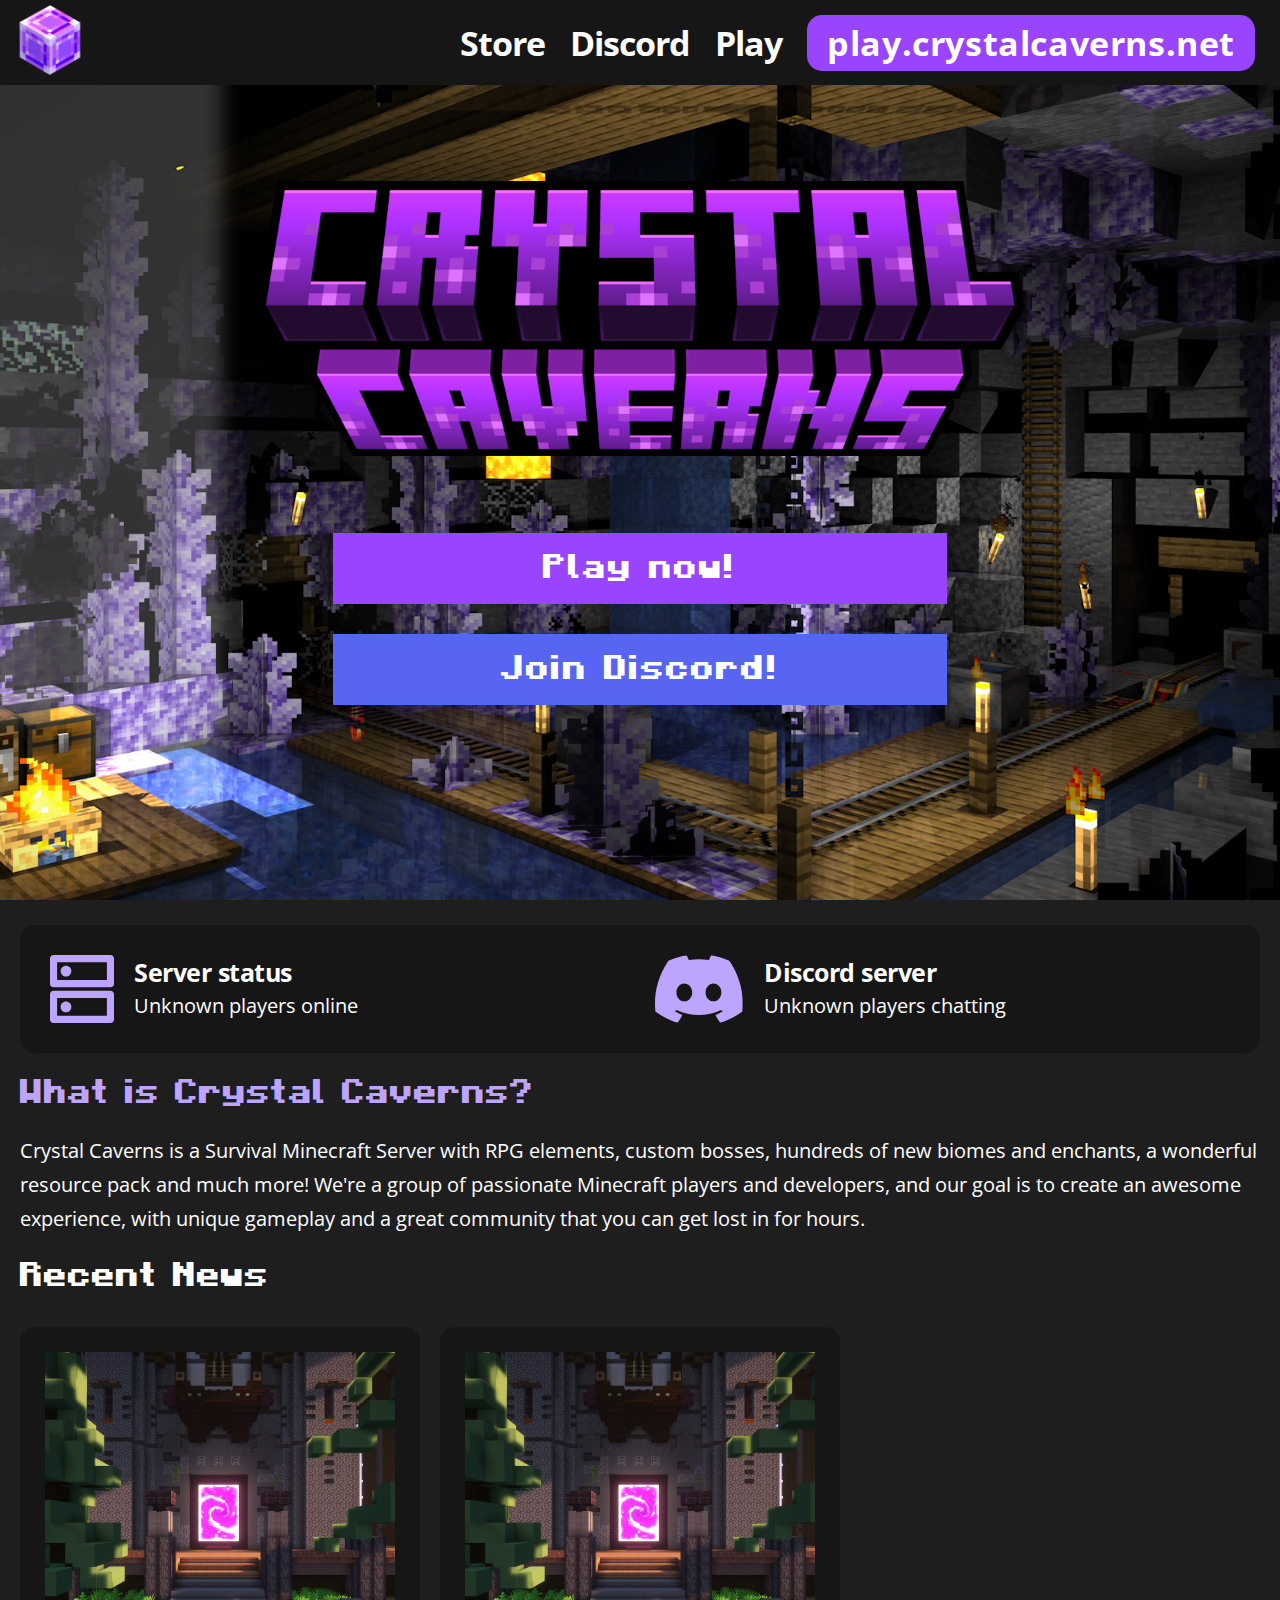
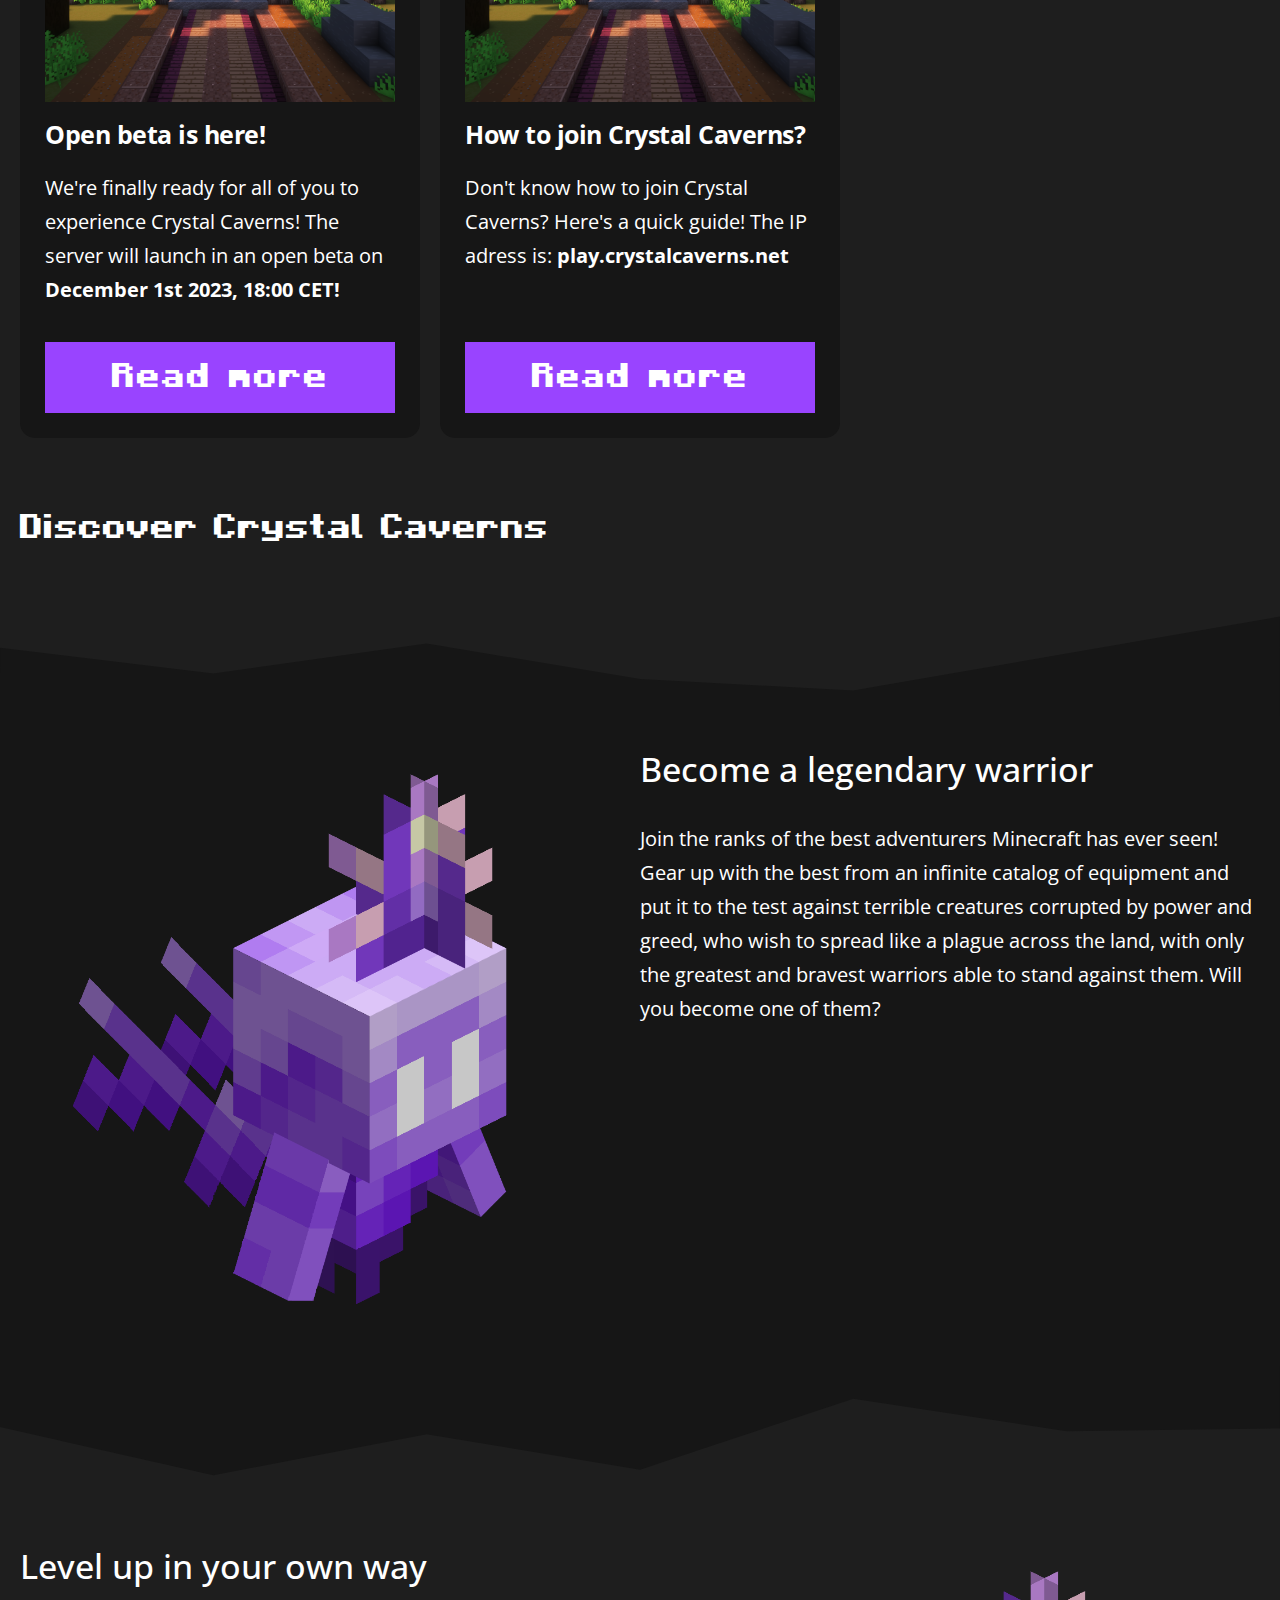
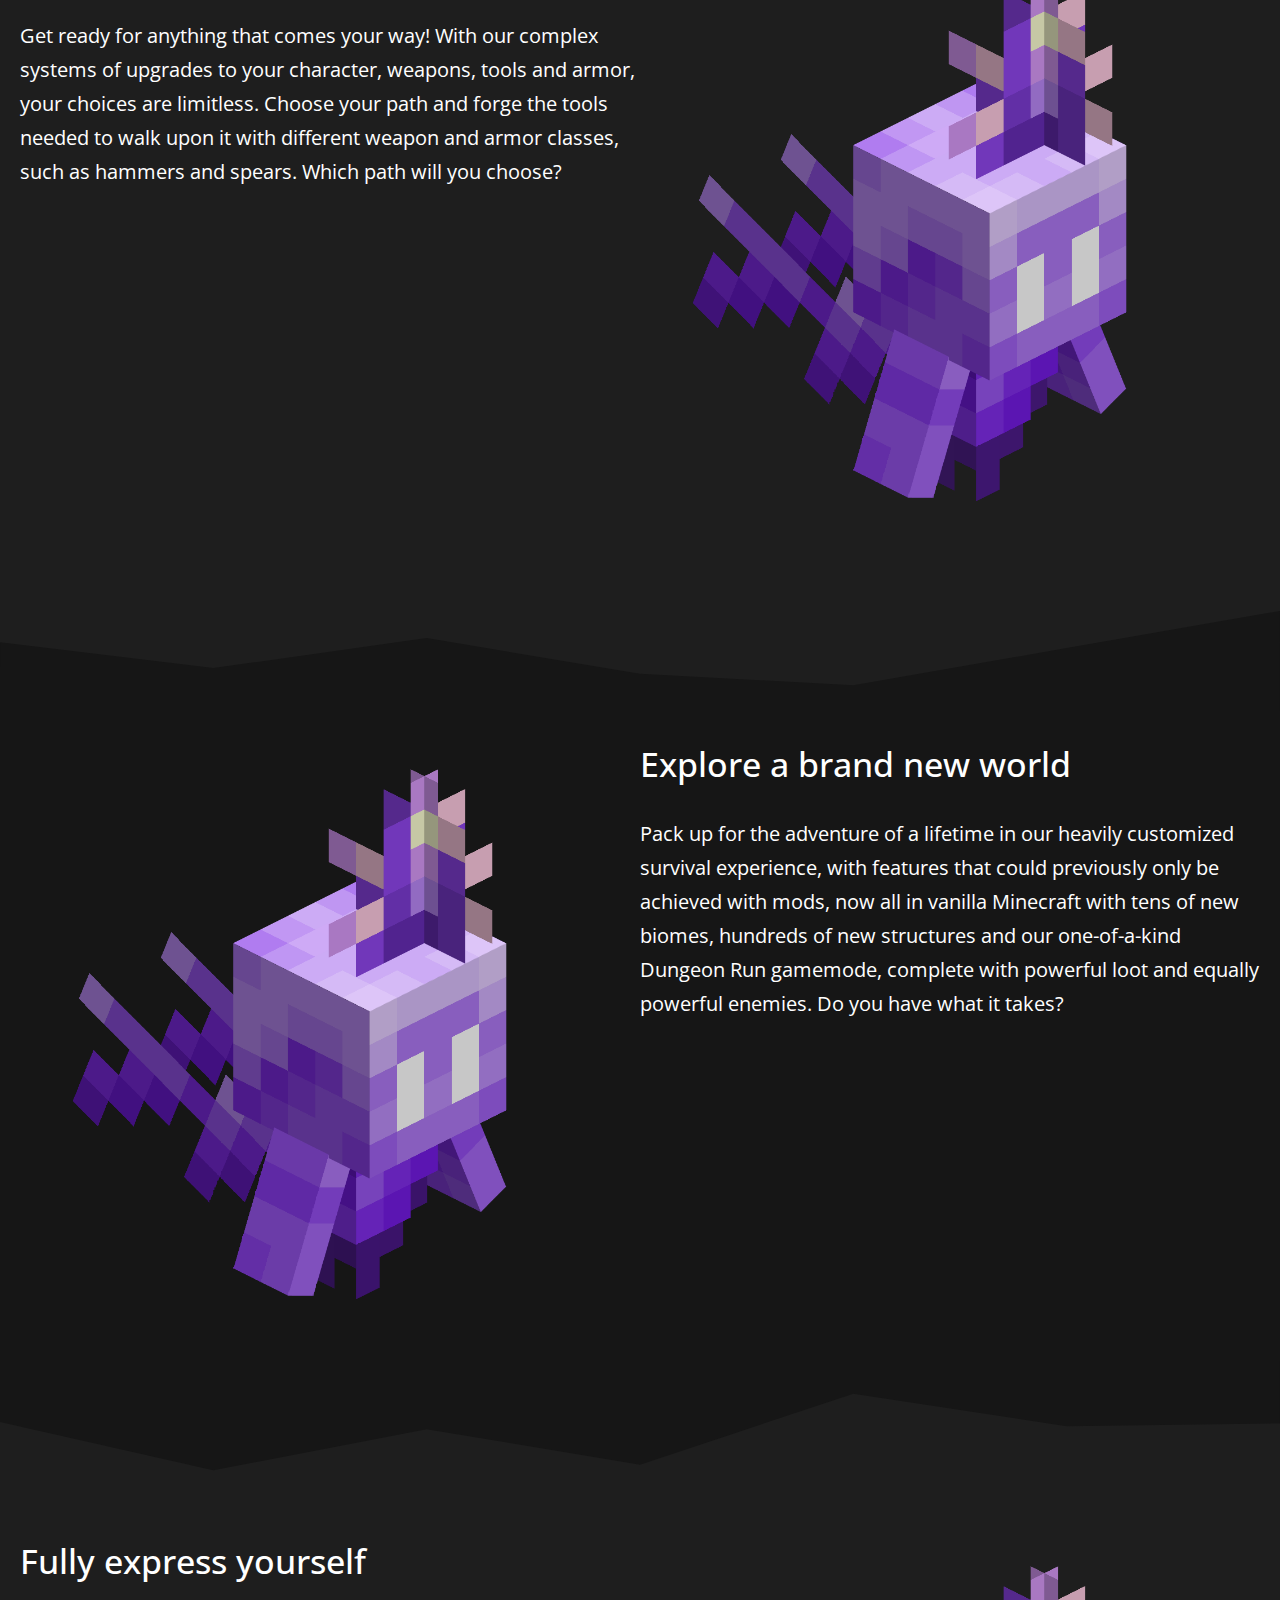
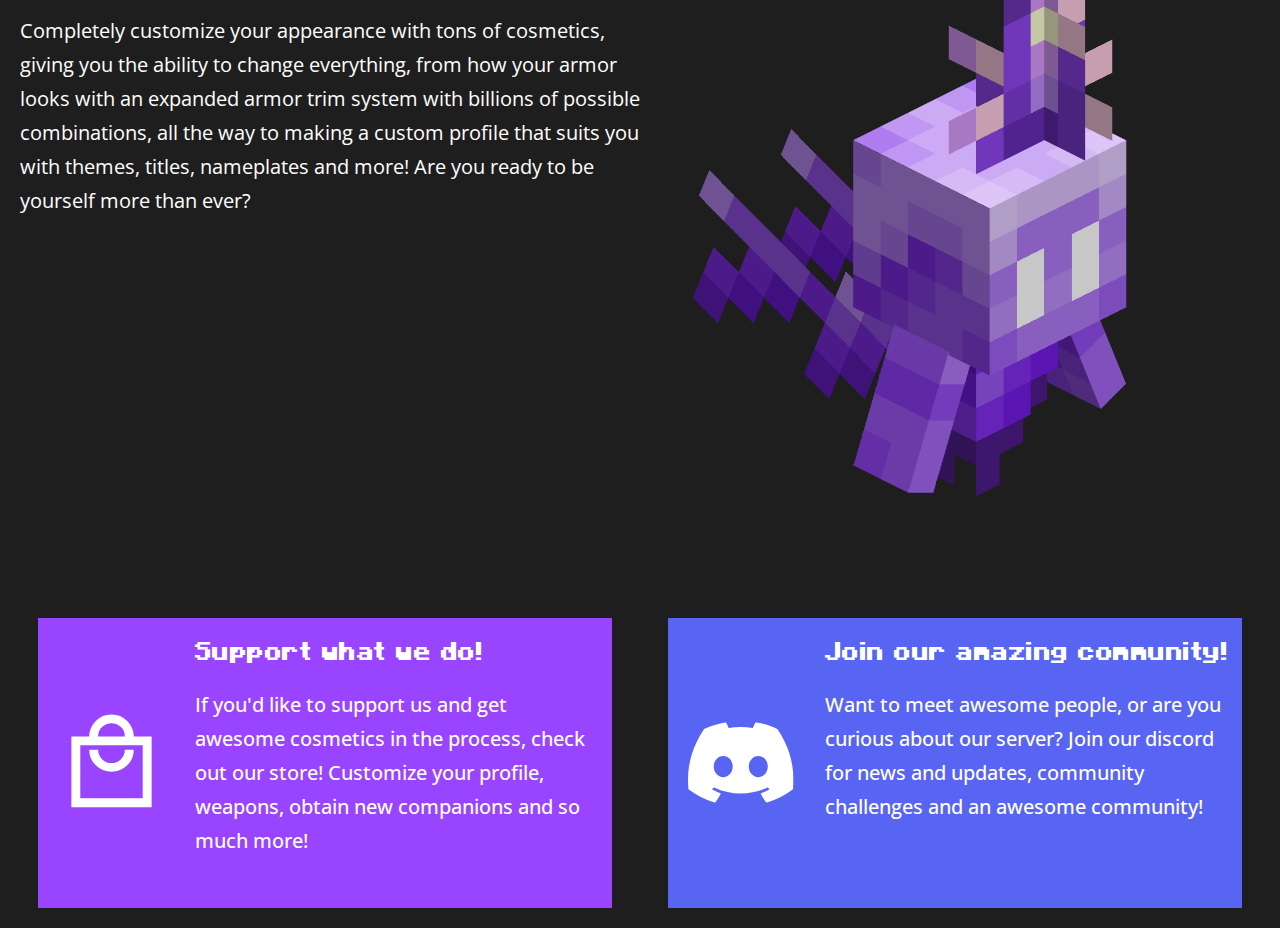
==== commit 9b81621a: "Merge branch 'master' of github.com:CrystalCaverns/CrystalCavernsWebsite" ====
--- a/index.html
+++ b/index.html
@@ -17,8 +17,8 @@
   <link rel="stylesheet" href="css/cta.css">
 
   <!-- Preload -->
-  <link rel="Preload" as="image" href="assets/images/name-logo.webp">
-  <link rel="Preload" as="image" href="assets/images/crystal_caverns_banner.webp">
+  <link rel="preload" as="image" href="assets/images/name-logo.webp">
+  <link rel="preload" as="image" href="assets/images/crystal_caverns_banner.webp">
 
 </head>
 <body>
@@ -44,7 +44,6 @@
         </form>
         <form action="https://discord.crystalcaverns.net">
           <button type="submit" id="hero-btn-2" class=" btn-secondary">Join Discord!</button>
-
         </form>
       </div>
       <img id="hero-img" src="assets/images/crystal_caverns_banner.webp" alt="Crystal Cavern">
@@ -65,6 +64,10 @@
             <p id="discord-status">Unknown players chatting</p>
           </div>
         </div>
+      </section>
+      <section class="about-us">
+        <h1>What is Crystal Caverns?</h1>
+        <p>Crystal Caverns is a Survival Minecraft Server with RPG elements, custom bosses, hundreds of new biomes and enchants, a wonderful resource pack and much more! We're a group of passionate Minecraft players and developers, and our goal is to create an awesome experience, with unique gameplay and a great community that you can get lost in for hours.</p>
       </section>
       <section class="news">
         <h1>Recent News</h1>
@@ -140,8 +143,8 @@
         <img loading="lazy" src="assets/images/lumina_render.png" alt="lumina">
       </section>
     </section>
-    <section>
-      <div class="content-padding">
+    <div class="content-padding">
+      <section id="cta-grid">
         <a target="_blank" class="cta" href="https://store.crystalcaverns.net">
           <div class="store call-to-action btn-primary">
             <img loading="lazy" class="img-cta" src="assets/icons/shop-icon.svg" alt="Store Icon">
@@ -160,7 +163,7 @@
             </div> 
           </div>
         </a>
-    </section>
+      </section>
       <!-- <footer>
         <ul>
           <li><a href=""><img src="" alt="twitter"></a></li>
--- a/css/hero.css
+++ b/css/hero.css
@@ -87,4 +87,8 @@
   .stat {
     justify-content: space-between;
   }
+}
+.about-us > h1 {
+  margin:20px 0;
+  color: var(--secondary);
 }--- a/css/cta.css
+++ b/css/cta.css
@@ -1,3 +1,15 @@
+#cta-grid {
+  grid-template-columns: 1fr 1fr;
+  display:grid;
+  width:100%;
+  gap:20px;
+}
+@media screen and (width < 850px) {
+  #cta-grid {
+    grid-template-columns: 1fr;
+  }
+}
+
 a .cta.cta {
   color:white;
 }
@@ -11,6 +23,7 @@
   gap:30px;
   width:94%;
   margin: 0 auto 30px auto;
+  height:100%;
 
   .text {
     margin-right:20px;
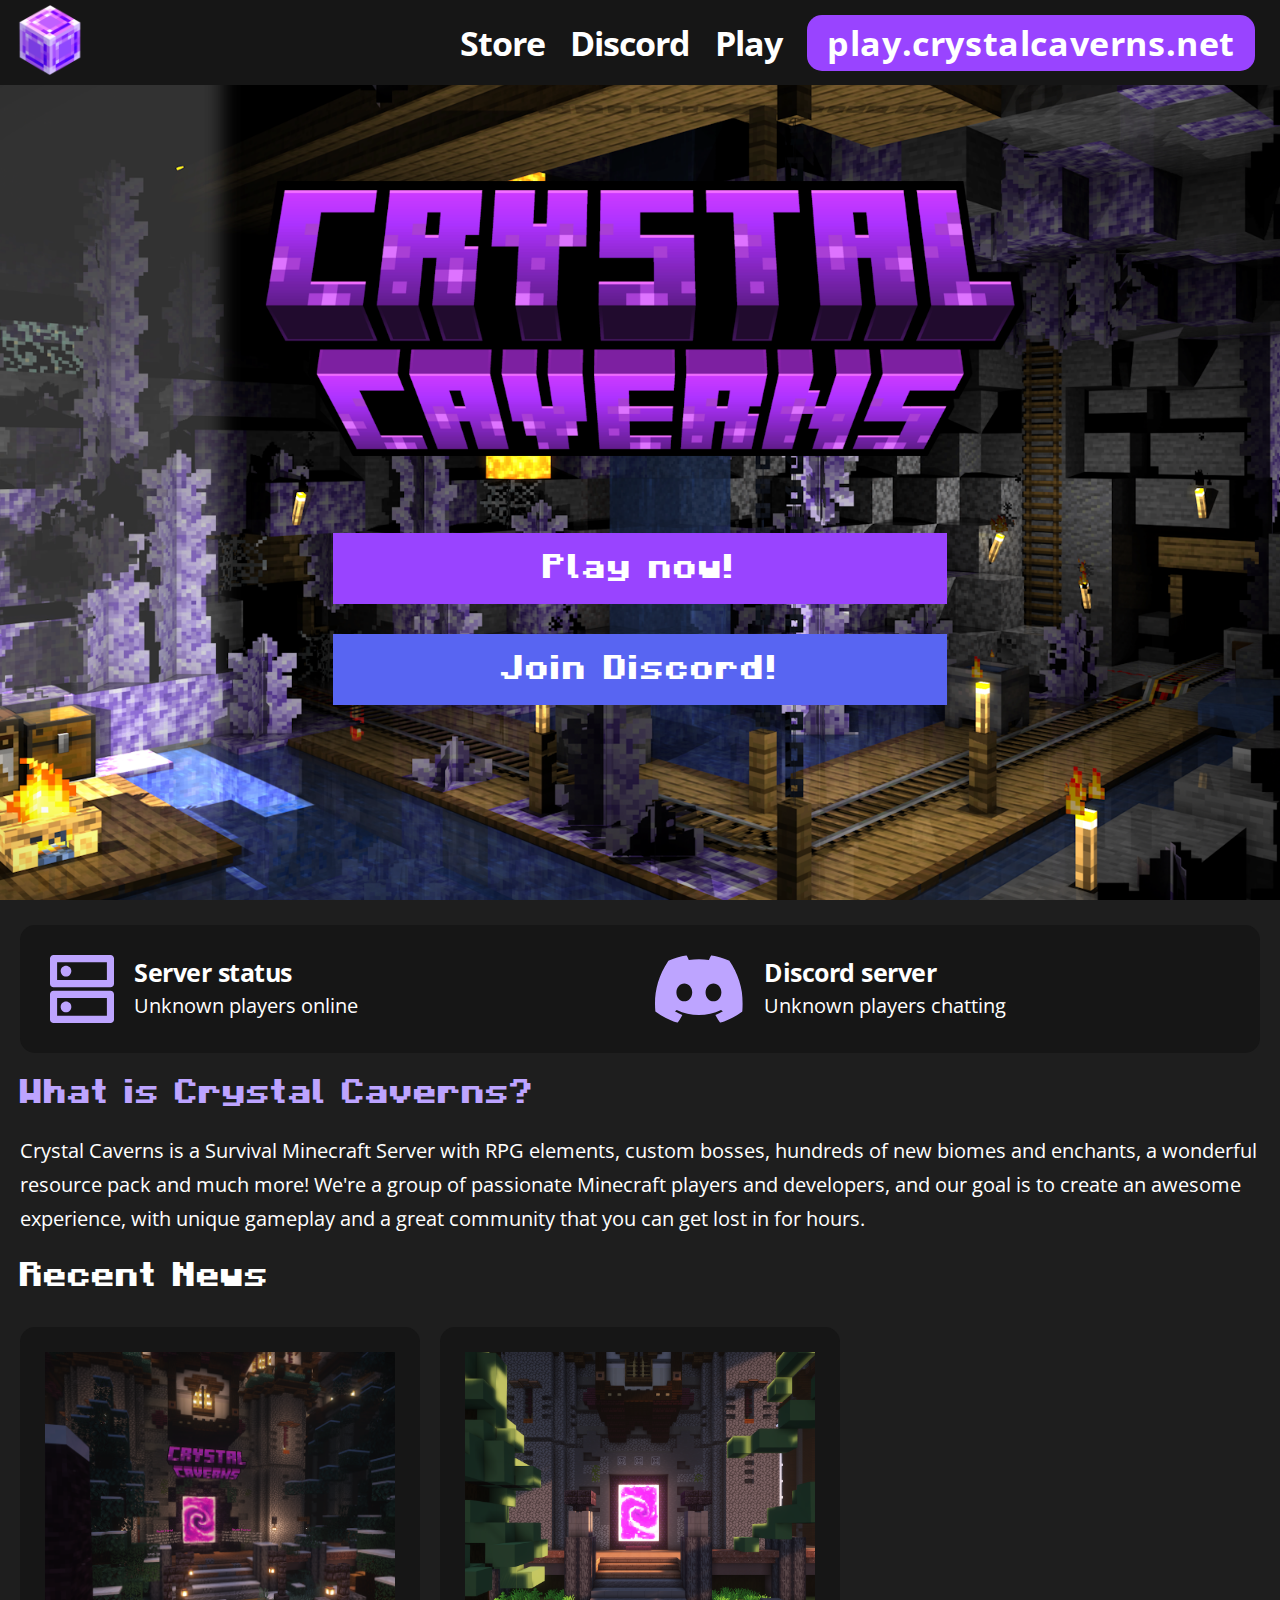
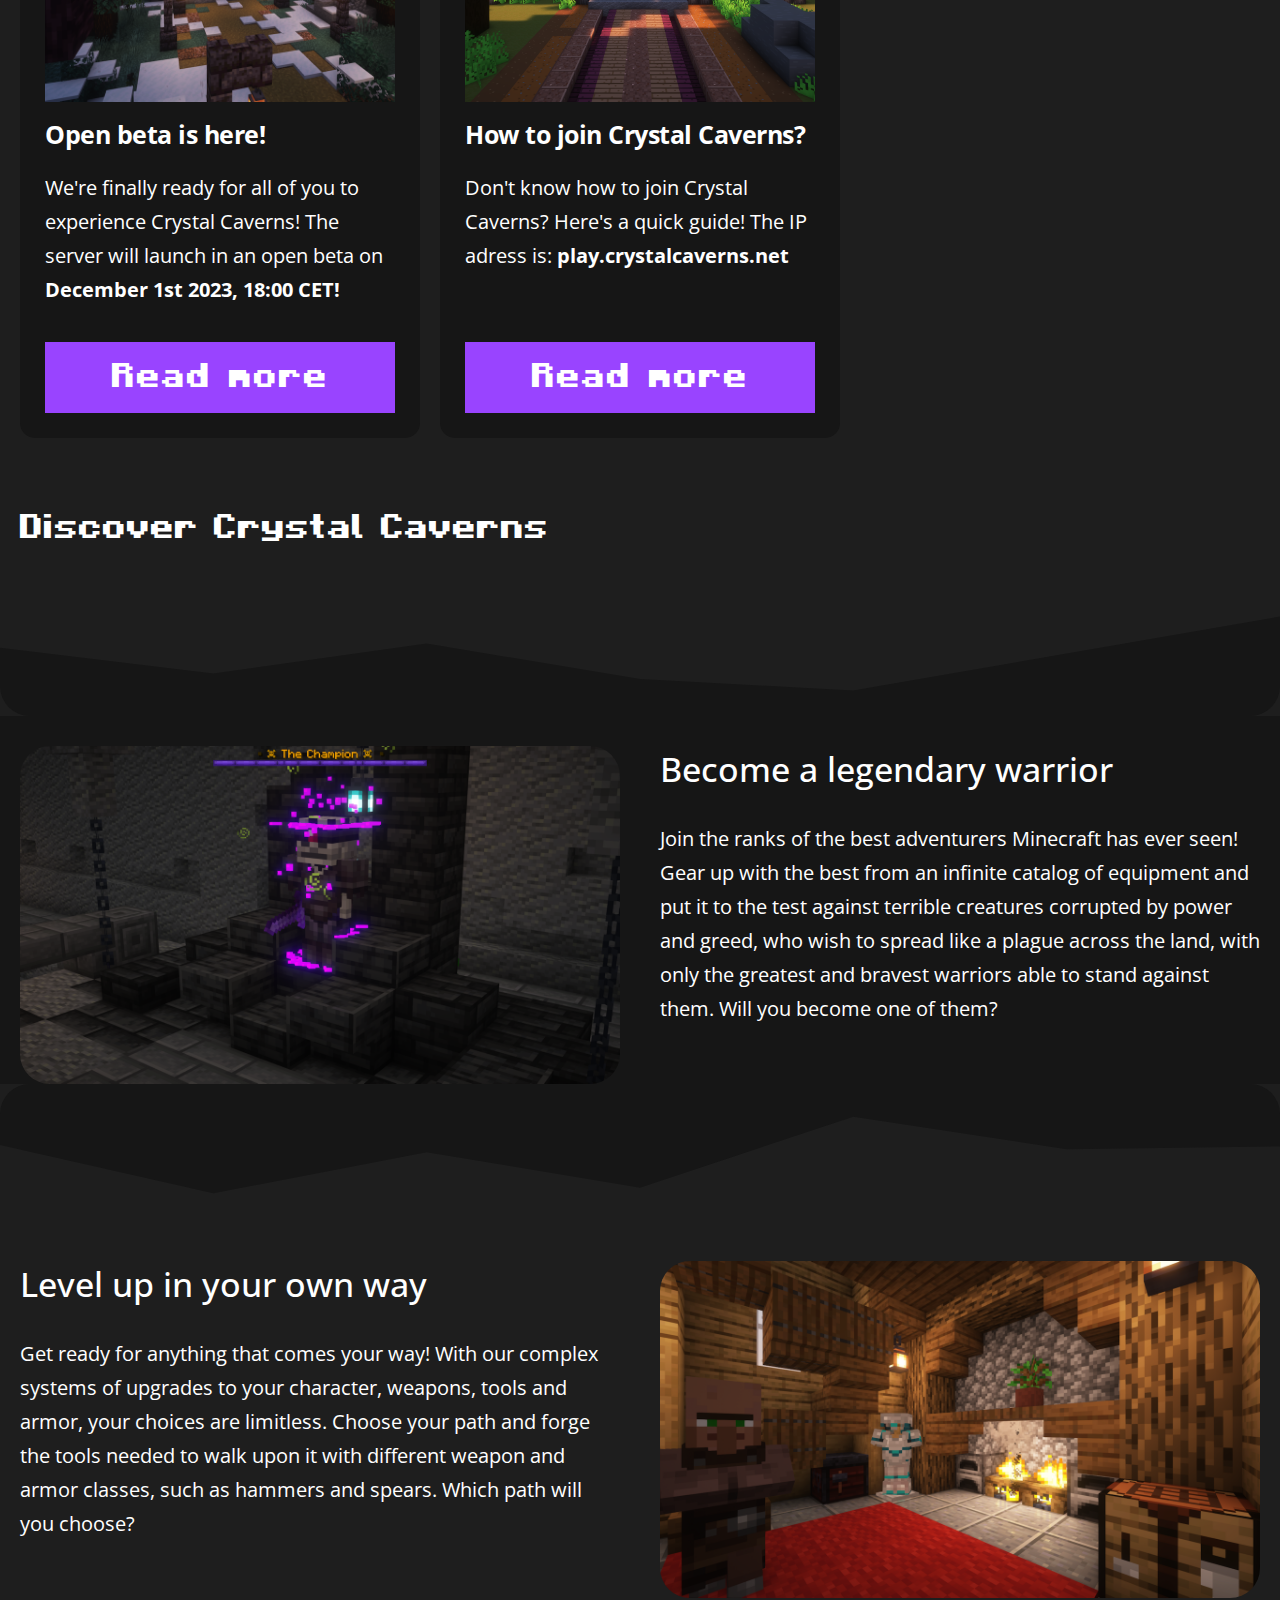
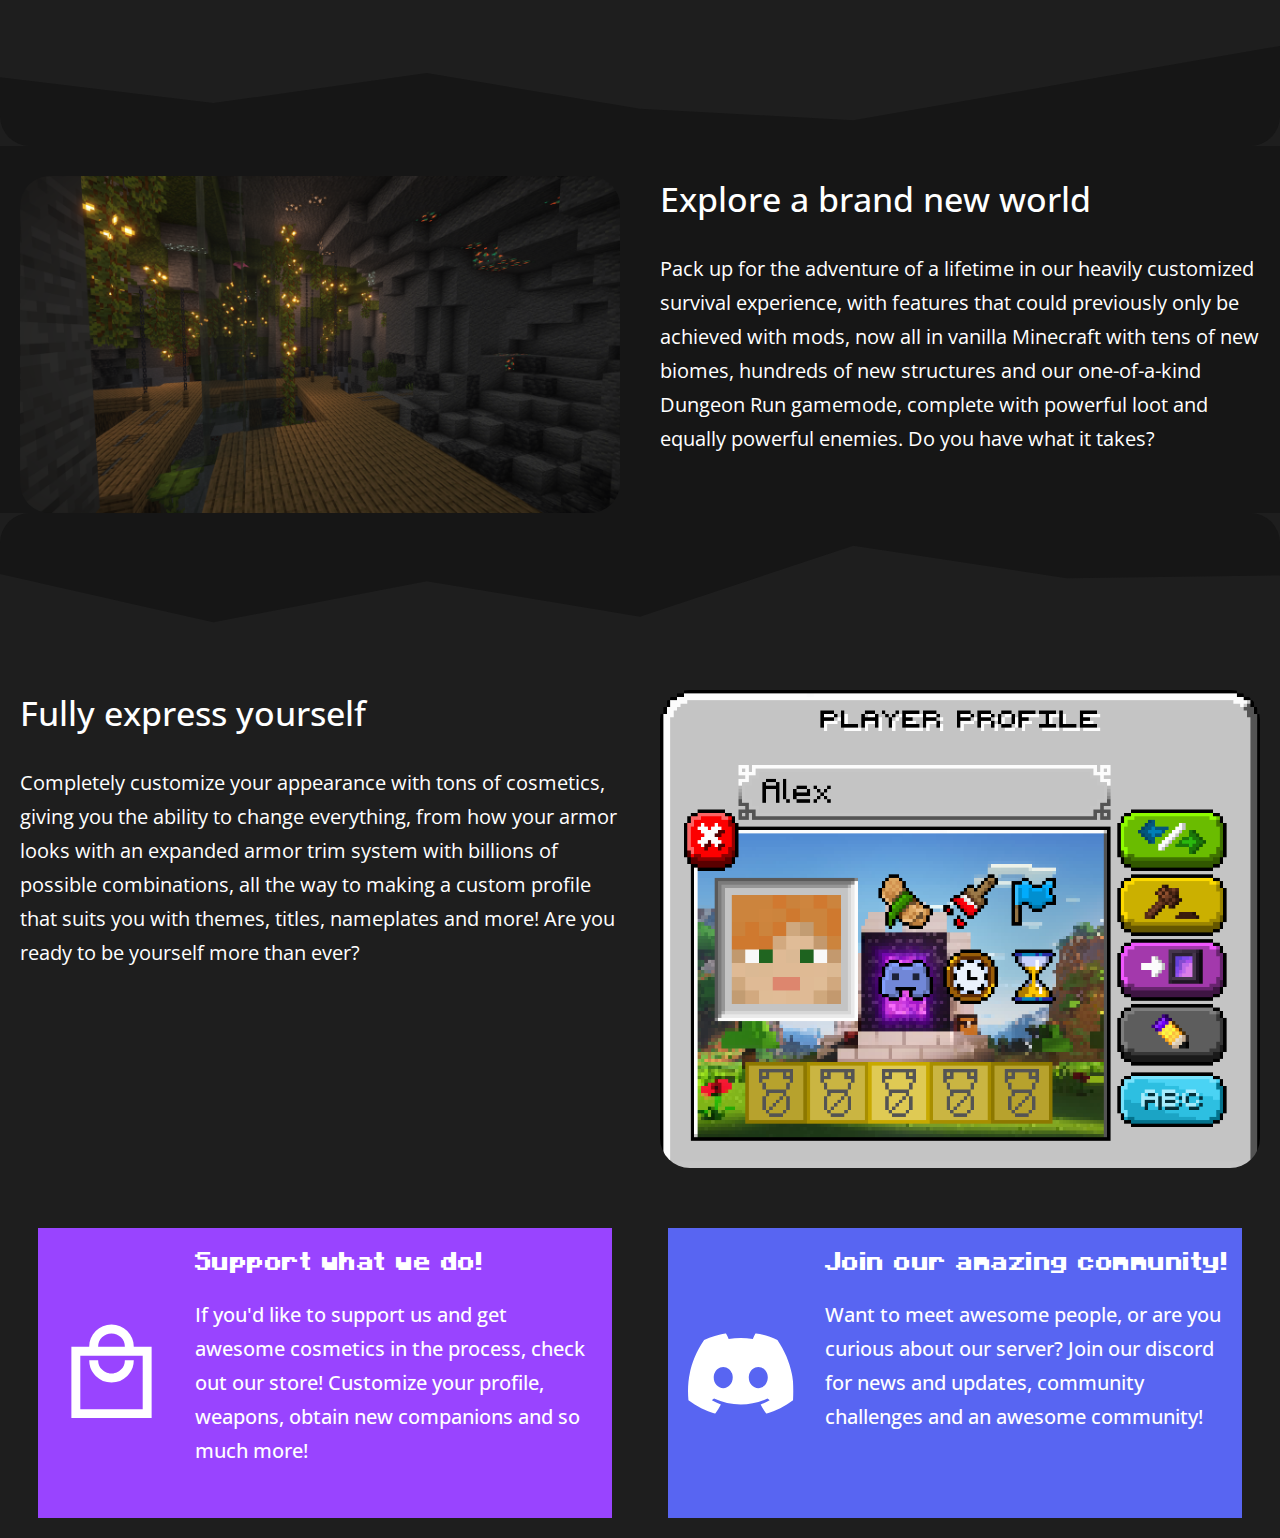
==== commit 311593d4: "replaced images" ====
--- a/index.html
+++ b/index.html
@@ -74,7 +74,7 @@
         <div class="news-posts-container">
           <div class="post recent-post">
             <div>
-              <img loading="lazy" src="assets/images/open-beta.webp" alt="Launch date announced!">
+              <img loading="lazy" src="assets/images/open_beta_1.webp" alt="Launch date announced!">
               <h3>Open beta is here!</h3>
               <p>We're finally ready for all of you to experience Crystal Caverns! The server will launch in an open beta on <strong>December 1st 2023, 18:00 CET! </strong>
             </div>
@@ -108,7 +108,7 @@
             <h2>Become a legendary warrior</h2>
             <p>Join the ranks of the best adventurers Minecraft has ever seen! Gear up with the best from an infinite catalog of equipment and put it to the test against terrible creatures corrupted by power and greed, who wish to spread like a plague across the land, with only the greatest and bravest warriors able to stand against them. Will you become one of them?</p>
           </div>
-          <img loading="lazy" src="assets/images/lumina_render.png" alt="lumina">
+          <img loading="lazy" src="assets/images/legendary_warrior.webp" alt="Legendary warrior">
         </div>
       </section>
   
@@ -119,7 +119,7 @@
           <h2>Level up in your own way</h2>
           <p>Get ready for anything that comes your way! With our complex systems of upgrades to your character, weapons, tools and armor, your choices are limitless. Choose your path and forge the tools needed to walk upon it with different weapon and armor classes, such as hammers and spears. Which path will you choose?</p>
         </div>
-        <img loading="lazy" src="assets/images/lumina_render.png" alt="lumina">
+        <img loading="lazy" src="assets/images/level_up.webp" alt="Level up!">
       </section>
       <img loading="lazy" class="divider-top" src="assets/images/divider_top.svg" alt="divider_top">
   
@@ -129,7 +129,7 @@
             <h2>Explore a brand new world</h2>
             <p>Pack up for the adventure of a lifetime in our heavily customized survival experience, with features that could previously only be achieved with mods, now all in vanilla Minecraft with tens of new biomes, hundreds of new structures and our one-of-a-kind Dungeon Run gamemode, complete with powerful loot and equally powerful enemies. Do you have what it takes?</p>
           </div>
-          <img loading="lazy" src="assets/images/lumina_render.png" alt="lumina">
+          <img loading="lazy" src="assets/images/new_world_1.webp" alt="A brand new world!">
         </div>  
       </section>
   
@@ -140,7 +140,7 @@
           <h2>Fully express yourself</h2>
           <p>Completely customize your appearance with tons of cosmetics, giving you the ability to change everything, from how your armor looks with an expanded armor trim system with billions of possible combinations, all the way to making a custom profile that suits you with themes, titles, nameplates and more! Are you ready to be yourself more than ever?</p>
         </div>  
-        <img loading="lazy" src="assets/images/lumina_render.png" alt="lumina">
+        <img loading="lazy" src="assets/images/express_yourself.png" alt="Player menu on Crystal Caverns">
       </section>
     </section>
     <div class="content-padding">
--- a/css/discover.css
+++ b/css/discover.css
@@ -12,10 +12,13 @@
 }
 .discover-card, .discover-card-left {
   padding: 0 var(--default-margin);
+  display: grid;
+  gap:40px;
 }
 .discover-card-left {
   padding: 30px var(--default-margin) 0 var(--default-margin);
   background: var(--grey);
+  
 }
 .discover-card {
   max-width: var(--breakpoint-desktop);
@@ -30,6 +33,10 @@
 .discover img {
   max-width: 100%;
   width: 100%;
+  align-self: center;
+  height: 100%;
+  object-fit: cover;
+  border-radius:30px;
 }
 
 .discover-max-width {
@@ -37,6 +44,7 @@
   max-width: var(--breakpoint-desktop);
   margin: 0 auto;
   grid-template-columns: 1fr 1fr;
+  gap:40px;
   > img {
     grid-row: 1 / 2;
   }
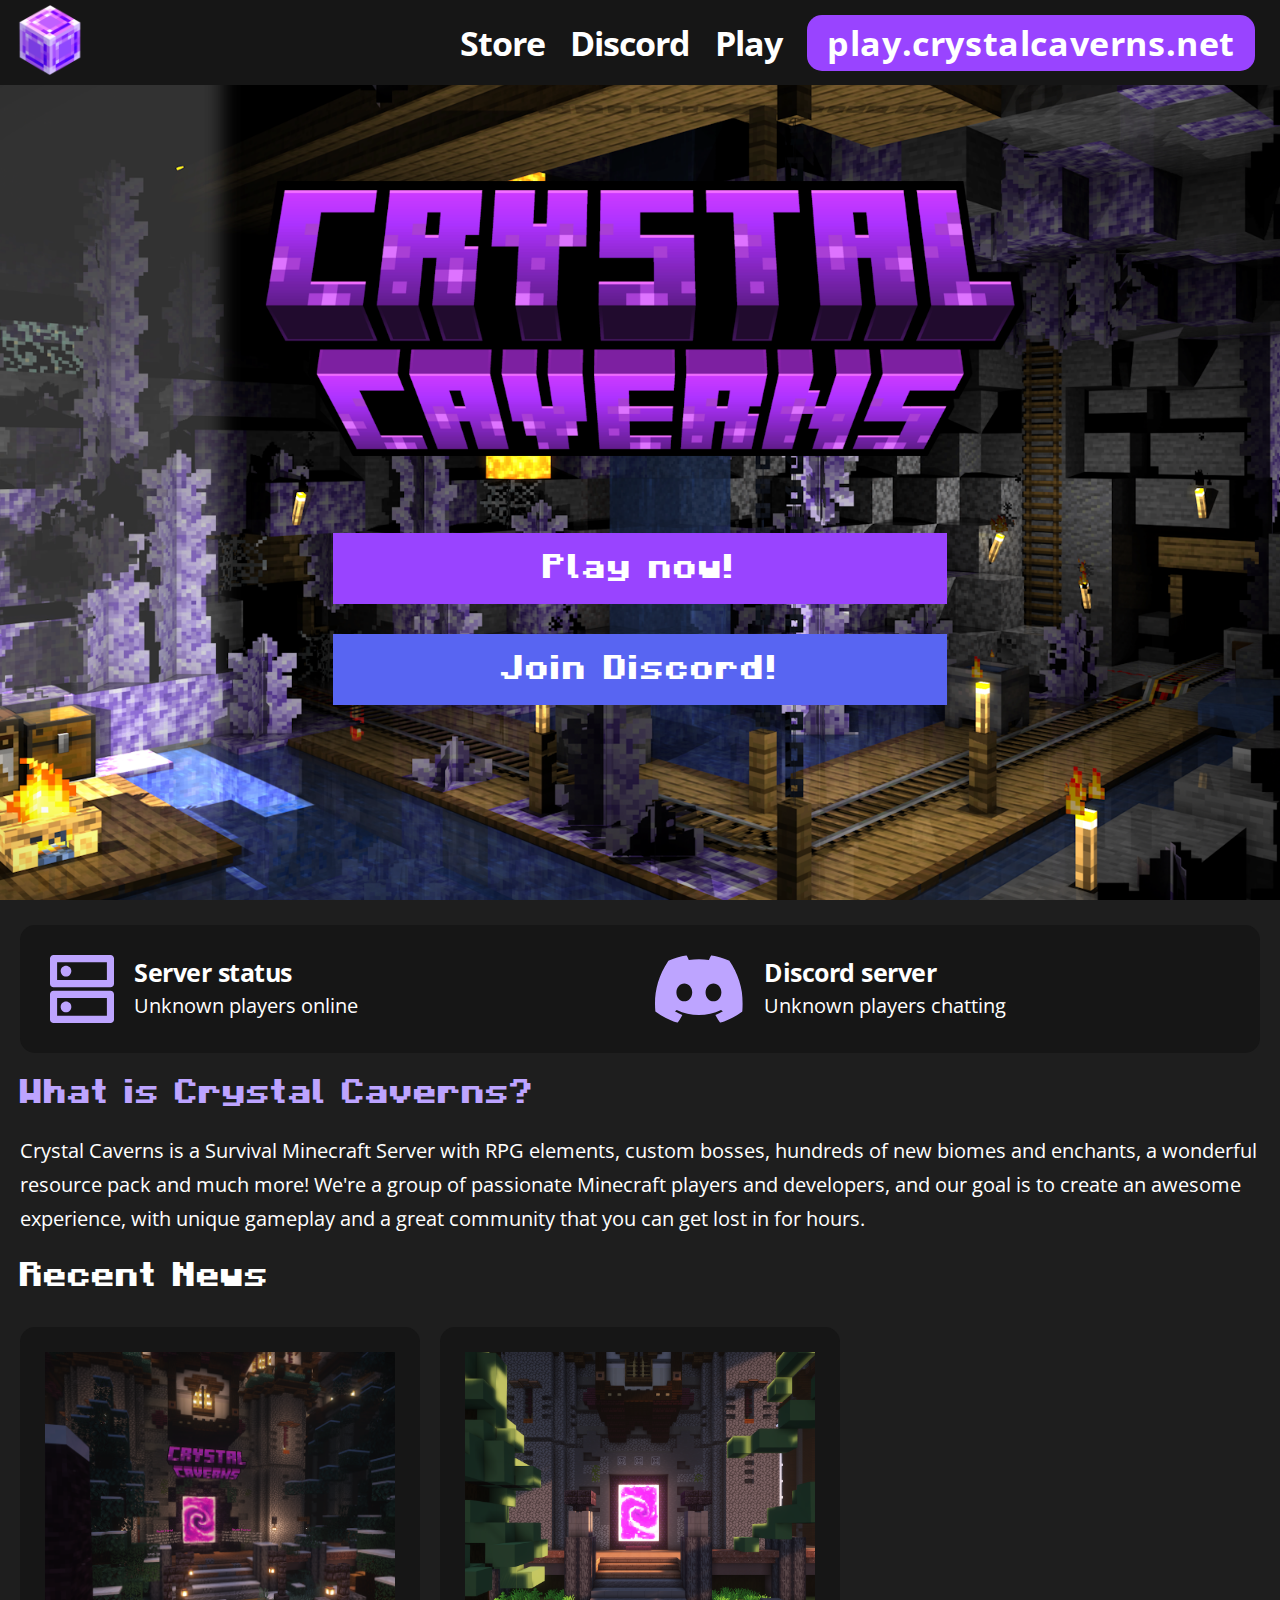
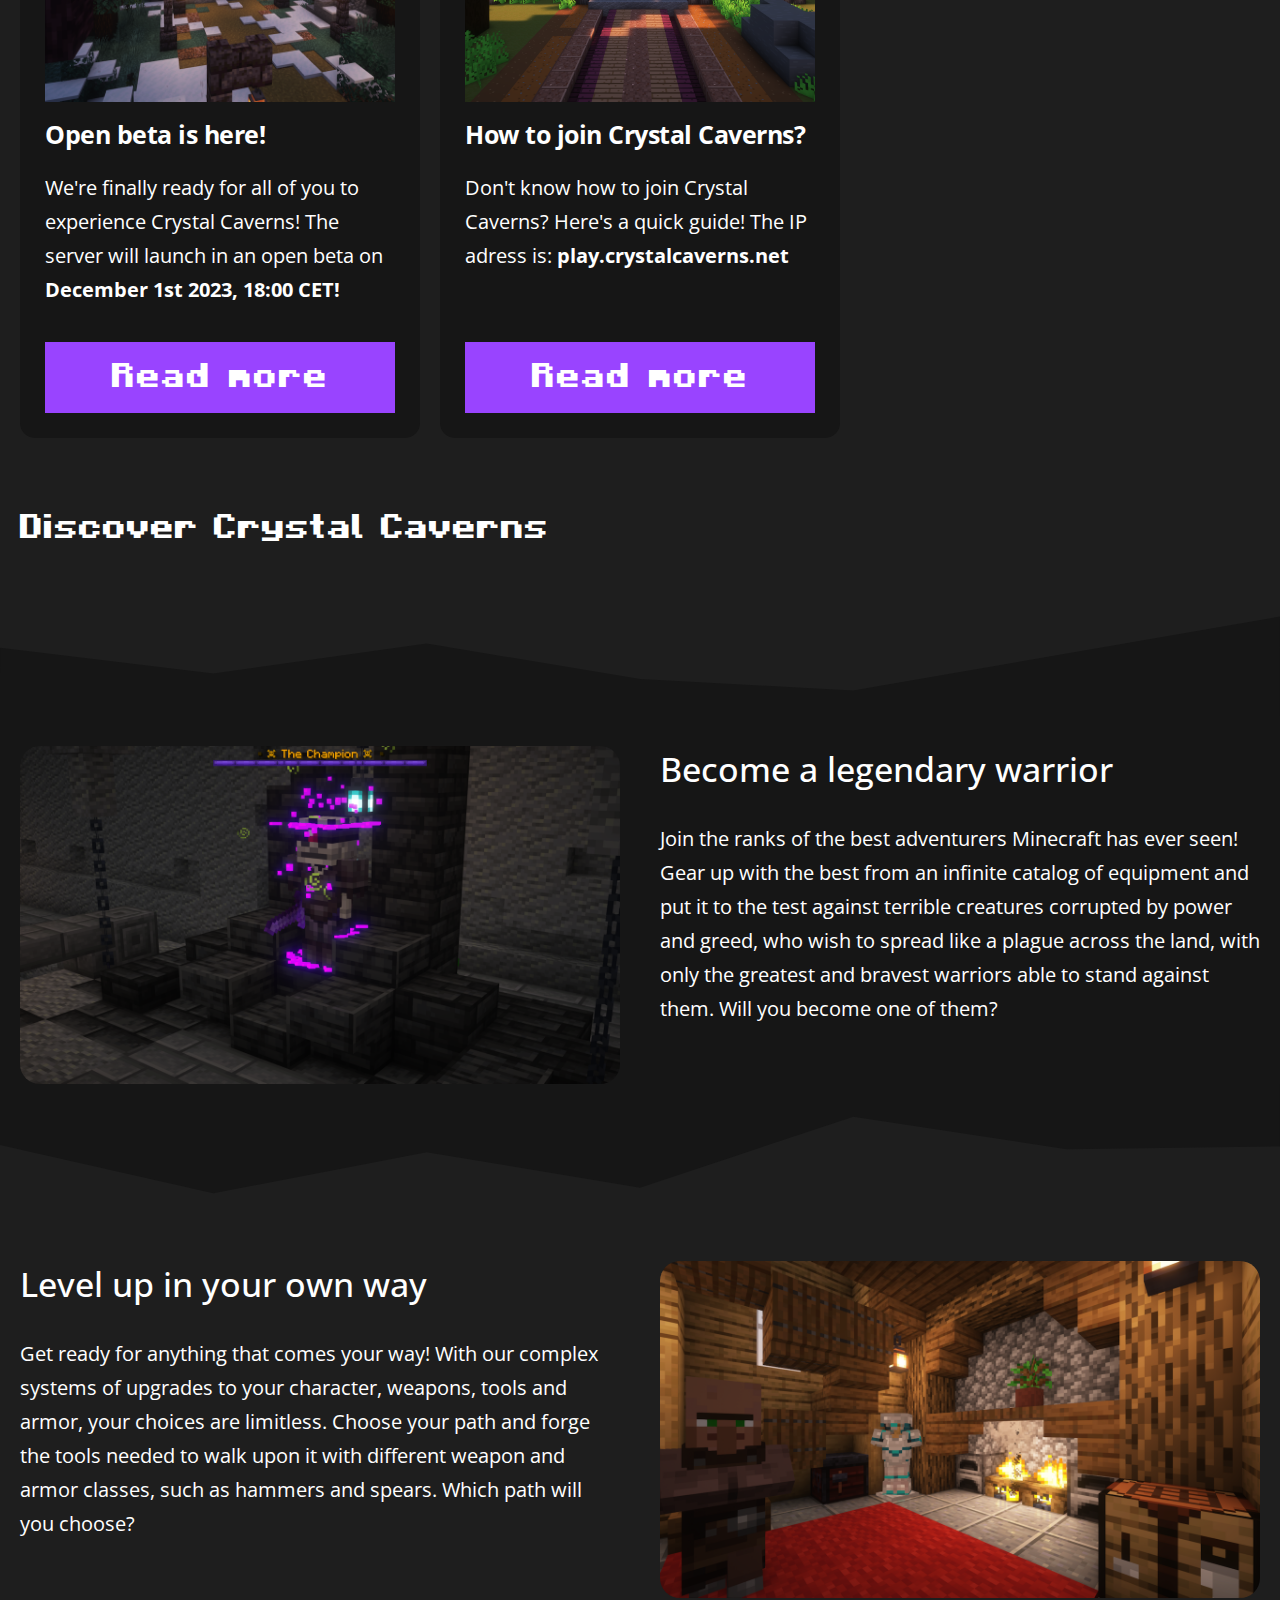
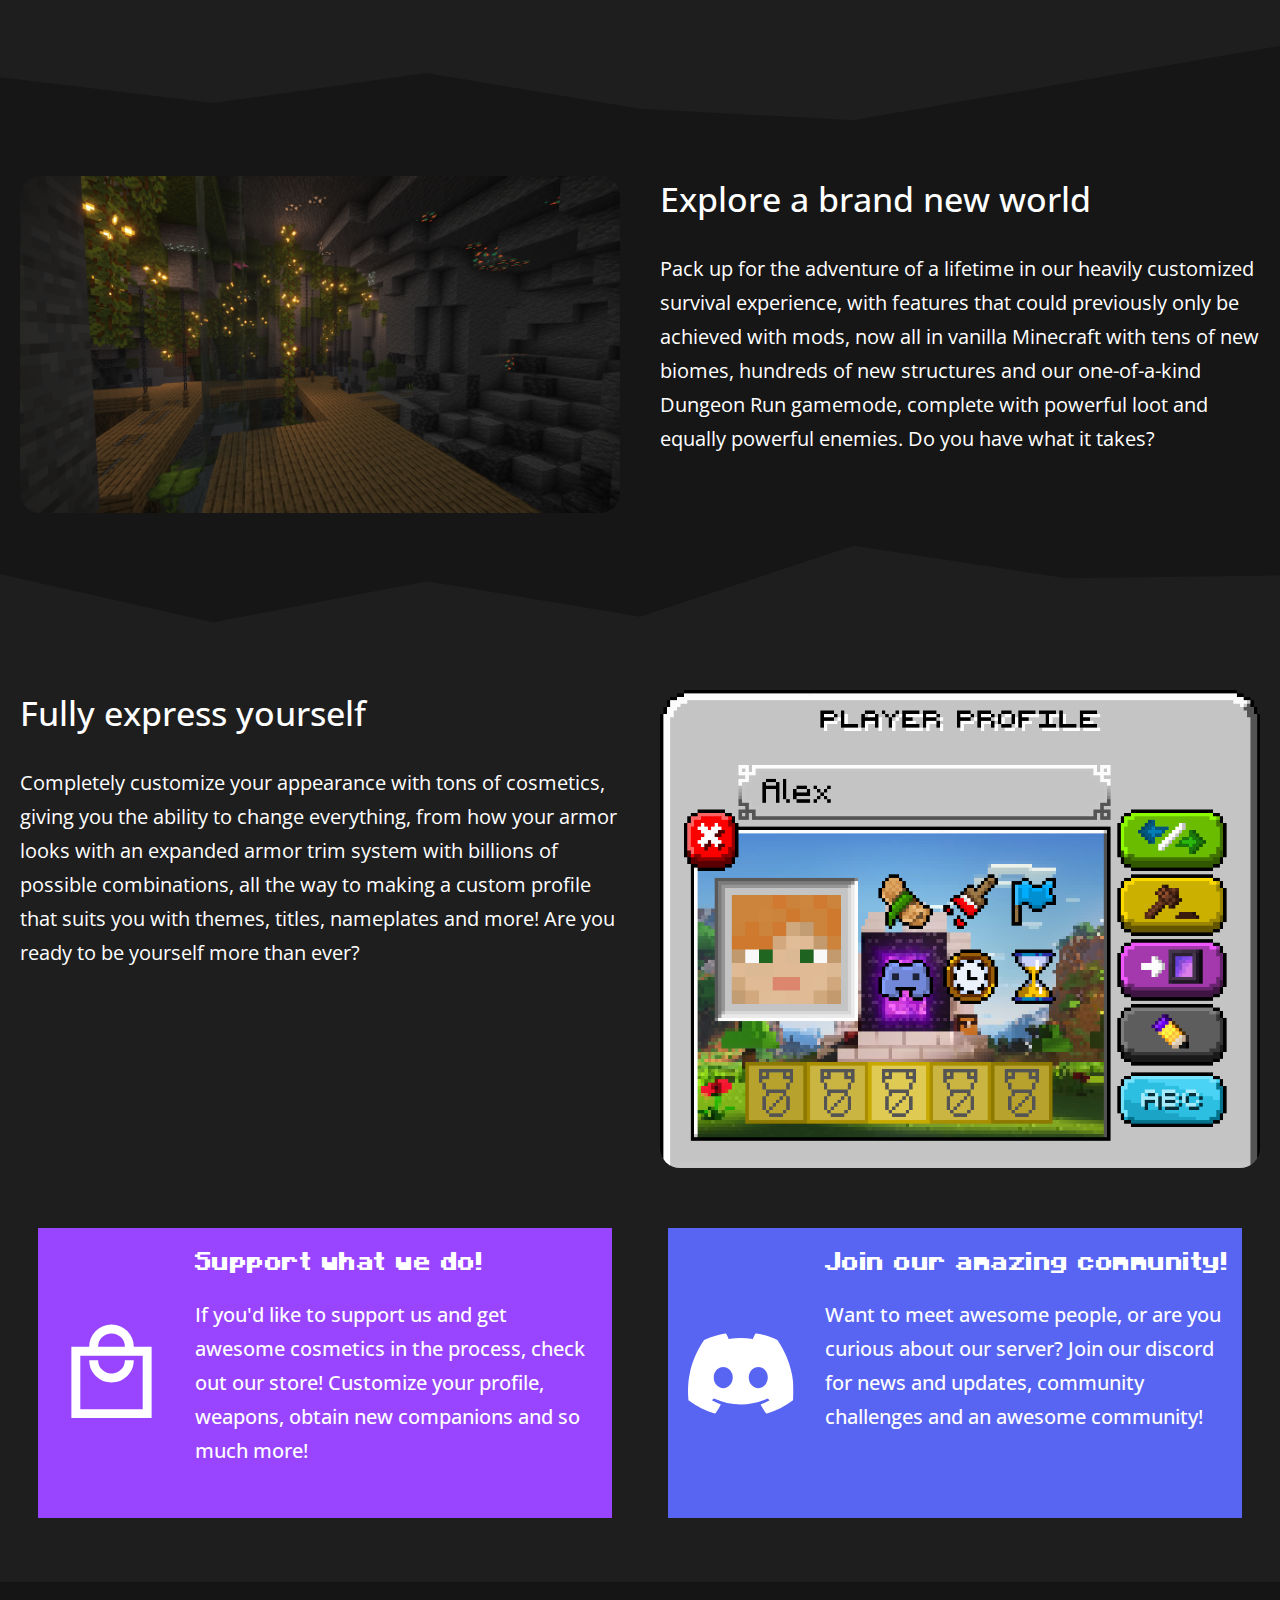
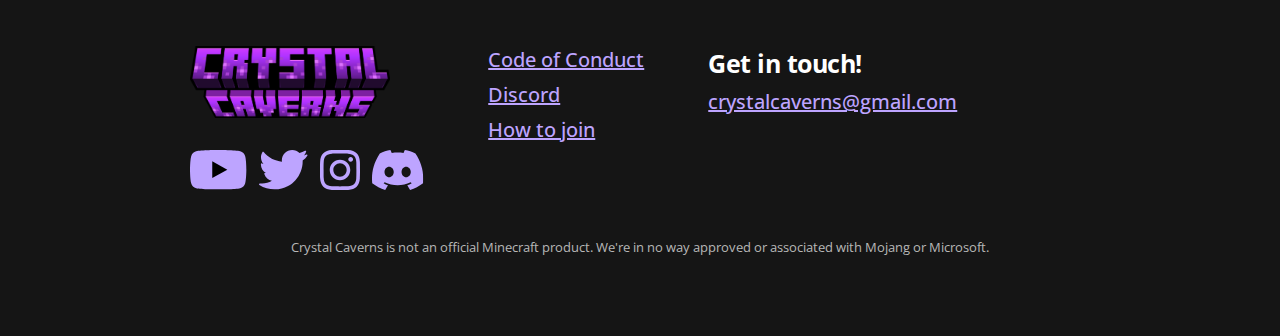
==== commit 0f372fd3: "Add footer" ====
--- a/index.html
+++ b/index.html
@@ -1,178 +1,193 @@
-<!DOCTYPE html>
-<html lang="en">
-<head>
-  <meta charset="UTF-8">
-  <meta http-equiv="X-UA-Compatible" content="IE=edge">
-  <meta name="viewport" content="width=device-width, initial-scale=1.0">
-  <title>Crystal Caverns | Minecraft Survival Server</title>
-  <link rel="icon" type="image/x-icon" href="assets/images/favicon-150-150-logo.png">
-  <script defer src="script.js"></script>
-
-  <!-- CSS Links -->
-  <link rel="stylesheet" href="css/header.css">
-  <link rel="stylesheet" href="css/hero.css">
-  <link rel="stylesheet" href="css/general.css">
-  <link rel="stylesheet" href="css/news.css">
-  <link rel="stylesheet" href="css/discover.css">
-  <link rel="stylesheet" href="css/cta.css">
-
-  <!-- Preload -->
-  <link rel="preload" as="image" href="assets/images/name-logo.webp">
-  <link rel="preload" as="image" href="assets/images/crystal_caverns_banner.webp">
-
-</head>
-<body>
-  <header>
-    <a class="logo" href="/"><img class="logo" alt="Crystal Caverns Logo" src="assets/images/icon-logo.webp"></a>
-    <nav  class="top-nav">
-      <ul>
-        <li class="nav-hide navbar"><a target="_blank" href="https://store.crystalcaverns.net">Store</a></li>
-        <!-- <li class="nav-hide navbar"><a href="/">News</a></li> -->
-        <li class="nav-hide navbar"><a target="_blank" href="https://discord.crystalcaverns.net">Discord</a></li>
-        <!-- <li class="nav-hide navbar"><a href="">Roadmap</a></li> -->
-        <li id="play-now" class="navbar"><a href="posts/how-to-play.html">Play</a></li>
-        <li id="ip">play.crystalcaverns.net</li>
-      </ul>
-    </nav>
-  </header>
-  <main>
-    <section class="hero">
-      <div id="btn-container" class="horizontally-centered">
-        <img id="hero-logo" src="assets/images/name-logo.webp" alt="Crystal Caverns Logo">
-        <form action="posts/how-to-play.html">
-          <button type="submit" id="hero-btn-1" class=" btn-primary ">Play now!</button>
-        </form>
-        <form action="https://discord.crystalcaverns.net">
-          <button type="submit" id="hero-btn-2" class=" btn-secondary">Join Discord!</button>
-        </form>
-      </div>
-      <img id="hero-img" src="assets/images/crystal_caverns_banner.webp" alt="Crystal Cavern">
-    </section>
-    <div class="content-padding">
-      <section class="statistics">
-        <div class="stat">
-          <img loading="lazy" alt="Server Icon" src="assets/icons/server-icon.svg">
-          <div>
-            <h3>Server status</h3>
-            <p id="server-status">Unknown players online</p>
-          </div>
-        </div>
-        <div class="stat">
-          <img loading="lazy" alt="Discord Icon" src="assets/icons/discord-logo-purple.svg">
-          <div>
-            <h3>Discord server</h3>
-            <p id="discord-status">Unknown players chatting</p>
-          </div>
-        </div>
-      </section>
-      <section class="about-us">
-        <h1>What is Crystal Caverns?</h1>
-        <p>Crystal Caverns is a Survival Minecraft Server with RPG elements, custom bosses, hundreds of new biomes and enchants, a wonderful resource pack and much more! We're a group of passionate Minecraft players and developers, and our goal is to create an awesome experience, with unique gameplay and a great community that you can get lost in for hours.</p>
-      </section>
-      <section class="news">
-        <h1>Recent News</h1>
-        <div class="news-posts-container">
-          <div class="post recent-post">
-            <div>
-              <img loading="lazy" src="assets/images/open_beta_1.webp" alt="Launch date announced!">
-              <h3>Open beta is here!</h3>
-              <p>We're finally ready for all of you to experience Crystal Caverns! The server will launch in an open beta on <strong>December 1st 2023, 18:00 CET! </strong>
-            </div>
-            <form action="posts/open-beta-launch.html">
-              <button type="submit" class="btn-primary">Read more</button>
-            </form>
-          </div>
-          <div class="post recent-post">
-            <div>
-              <img loading="lazy" src="assets/images/open-beta.webp" alt="Launch date announced!">
-              <h3>How to join Crystal Caverns?</h3>
-              <p>Don't know how to join Crystal Caverns? Here's a quick guide! The IP adress is: <strong>play.crystalcaverns.net</strong></p>
-            </div>
-            <form action="posts/how-to-play.html">
-              <button type="submit" class="btn-primary">Read more</button>
-            </form>
-          </div>
-          <div></div>
-        </div>
-        <!-- <button id="find-out-more" class="btn-secondary ">View all posts</button> -->
-      </section>
-      <h1 class="discover-title">Discover Crystal Caverns</h1>
-    </div>
-    <section class="discover">
-      
-      <img loading="lazy" class="divider-top" src="assets/images/divider_top.svg" alt="divider_top">
-  
-      <section class="discover-card-left">
-        <div class="discover-max-width">
-          <div>
-            <h2>Become a legendary warrior</h2>
-            <p>Join the ranks of the best adventurers Minecraft has ever seen! Gear up with the best from an infinite catalog of equipment and put it to the test against terrible creatures corrupted by power and greed, who wish to spread like a plague across the land, with only the greatest and bravest warriors able to stand against them. Will you become one of them?</p>
-          </div>
-          <img loading="lazy" src="assets/images/legendary_warrior.webp" alt="Legendary warrior">
-        </div>
-      </section>
-  
-      <img loading="lazy" class="divider-bottom" src="assets/images/divider_bottom.svg" alt="divider_bottom">
-      
-      <section class="discover-card">
-        <div>
-          <h2>Level up in your own way</h2>
-          <p>Get ready for anything that comes your way! With our complex systems of upgrades to your character, weapons, tools and armor, your choices are limitless. Choose your path and forge the tools needed to walk upon it with different weapon and armor classes, such as hammers and spears. Which path will you choose?</p>
-        </div>
-        <img loading="lazy" src="assets/images/level_up.webp" alt="Level up!">
-      </section>
-      <img loading="lazy" class="divider-top" src="assets/images/divider_top.svg" alt="divider_top">
-  
-      <section class="discover-card-left">
-        <div class="discover-max-width">
-          <div>
-            <h2>Explore a brand new world</h2>
-            <p>Pack up for the adventure of a lifetime in our heavily customized survival experience, with features that could previously only be achieved with mods, now all in vanilla Minecraft with tens of new biomes, hundreds of new structures and our one-of-a-kind Dungeon Run gamemode, complete with powerful loot and equally powerful enemies. Do you have what it takes?</p>
-          </div>
-          <img loading="lazy" src="assets/images/new_world_1.webp" alt="A brand new world!">
-        </div>  
-      </section>
-  
-      <img loading="lazy" class="divider-bottom" src="assets/images/divider_bottom.svg" alt="divider_bottom">
-  
-      <section class="discover-card">
-        <div>
-          <h2>Fully express yourself</h2>
-          <p>Completely customize your appearance with tons of cosmetics, giving you the ability to change everything, from how your armor looks with an expanded armor trim system with billions of possible combinations, all the way to making a custom profile that suits you with themes, titles, nameplates and more! Are you ready to be yourself more than ever?</p>
-        </div>  
-        <img loading="lazy" src="assets/images/express_yourself.png" alt="Player menu on Crystal Caverns">
-      </section>
-    </section>
-    <div class="content-padding">
-      <section id="cta-grid">
-        <a target="_blank" class="cta" href="https://store.crystalcaverns.net">
-          <div class="store call-to-action btn-primary">
-            <img loading="lazy" class="img-cta" src="assets/icons/shop-icon.svg" alt="Store Icon">
-            <div class="text">
-              <h3>Support what we do!</h3>
-              <p class="cta-p">If you'd like to support us and get awesome cosmetics in the process, check out our store! Customize your profile, weapons, obtain new companions and so much more!</p>
-            </div> 
-          </div>
-        </a>
-        <a class="cta" target="_blank" href="https://discord.crystalcaverns.net">
-          <div class="discord store call-to-action btn-primary">
-            <img loading="lazy" class="img-cta" id="increase-padding" src="assets/icons/discord-logo-white.svg" alt="Discord logo">
-            <div class="text">
-              <h3>Join our amazing community!</h3>
-              <p class="cta-p">Want to meet awesome people, or are you curious about our server? Join our discord for news and updates, community challenges and an awesome community!</p>
-            </div> 
-          </div>
-        </a>
-      </section>
-      <!-- <footer>
-        <ul>
-          <li><a href=""><img src="" alt="twitter"></a></li>
-          <li><a href=""><img src="" alt="instagram"></a></li>
-          <li><a href=""><img src="" alt="youtube"></a></li>
-        </ul>
-    
-      </footer> -->
-    </div>
-  </main>
-</body>
+<!DOCTYPE html>
+<html lang="en">
+<head>
+  <meta charset="UTF-8">
+  <meta http-equiv="X-UA-Compatible" content="IE=edge">
+  <meta name="viewport" content="width=device-width, initial-scale=1.0">
+  <title>Crystal Caverns | Minecraft Survival Server</title>
+  <link rel="icon" type="image/x-icon" href="assets/images/favicon-150-150-logo.png">
+  <script defer src="script.js"></script>
+
+  <!-- CSS Links -->
+  <link rel="stylesheet" href="css/header.css">
+  <link rel="stylesheet" href="css/hero.css">
+  <link rel="stylesheet" href="css/general.css">
+  <link rel="stylesheet" href="css/news.css">
+  <link rel="stylesheet" href="css/discover.css">
+  <link rel="stylesheet" href="css/cta.css">
+
+  <!-- Preload -->
+  <link rel="preload" as="image" href="assets/images/name-logo.webp">
+  <link rel="preload" as="image" href="assets/images/crystal_caverns_banner.webp">
+
+</head>
+<body>
+  <header>
+    <a class="logo" href="/"><img class="logo" alt="Crystal Caverns Logo" src="assets/images/icon-logo.webp"></a>
+    <nav  class="top-nav">
+      <ul>
+        <li class="nav-hide navbar"><a target="_blank" href="https://store.crystalcaverns.net">Store</a></li>
+        <!-- <li class="nav-hide navbar"><a href="/">News</a></li> -->
+        <li class="nav-hide navbar"><a target="_blank" href="https://discord.crystalcaverns.net">Discord</a></li>
+        <!-- <li class="nav-hide navbar"><a href="">Roadmap</a></li> -->
+        <li id="play-now" class="navbar"><a href="posts/how-to-play.html">Play</a></li>
+        <li id="ip">play.crystalcaverns.net</li>
+      </ul>
+    </nav>
+  </header>
+  <main>
+    <section class="hero">
+      <div id="btn-container" class="horizontally-centered">
+        <img id="hero-logo" src="assets/images/name-logo.webp" alt="Crystal Caverns Logo">
+        <form action="posts/how-to-play.html">
+          <button type="submit" id="hero-btn-1" class=" btn-primary ">Play now!</button>
+        </form>
+        <form action="https://discord.crystalcaverns.net">
+          <button type="submit" id="hero-btn-2" class=" btn-secondary">Join Discord!</button>
+        </form>
+      </div>
+      <img id="hero-img" src="assets/images/crystal_caverns_banner.webp" alt="Crystal Cavern">
+    </section>
+    <div class="content-padding">
+      <section class="statistics">
+        <div class="stat">
+          <img loading="lazy" alt="Server Icon" src="assets/icons/server-icon.svg">
+          <div>
+            <h3>Server status</h3>
+            <p id="server-status">Unknown players online</p>
+          </div>
+        </div>
+        <div class="stat">
+          <img loading="lazy" alt="Discord Icon" src="assets/icons/discord-logo-purple.svg">
+          <div>
+            <h3>Discord server</h3>
+            <p id="discord-status">Unknown players chatting</p>
+          </div>
+        </div>
+      </section>
+      <section class="about-us">
+        <h1>What is Crystal Caverns?</h1>
+        <p>Crystal Caverns is a Survival Minecraft Server with RPG elements, custom bosses, hundreds of new biomes and enchants, a wonderful resource pack and much more! We're a group of passionate Minecraft players and developers, and our goal is to create an awesome experience, with unique gameplay and a great community that you can get lost in for hours.</p>
+      </section>
+      <section class="news">
+        <h1>Recent News</h1>
+        <div class="news-posts-container">
+          <div class="post recent-post">
+            <div>
+              <img loading="lazy" src="assets/images/open_beta_1.webp" alt="Launch date announced!">
+              <h3>Open beta is here!</h3>
+              <p>We're finally ready for all of you to experience Crystal Caverns! The server will launch in an open beta on <strong>December 1st 2023, 18:00 CET! </strong>
+            </div>
+            <form action="posts/open-beta-launch.html">
+              <button type="submit" class="btn-primary">Read more</button>
+            </form>
+          </div>
+          <div class="post recent-post">
+            <div>
+              <img loading="lazy" src="assets/images/open-beta.webp" alt="Launch date announced!">
+              <h3>How to join Crystal Caverns?</h3>
+              <p>Don't know how to join Crystal Caverns? Here's a quick guide! The IP adress is: <strong>play.crystalcaverns.net</strong></p>
+            </div>
+            <form action="posts/how-to-play.html">
+              <button type="submit" class="btn-primary">Read more</button>
+            </form>
+          </div>
+          <div></div>
+        </div>
+        <!-- <button id="find-out-more" class="btn-secondary ">View all posts</button> -->
+      </section>
+      <h1 class="discover-title">Discover Crystal Caverns</h1>
+    </div>
+    <section class="discover">
+      
+      <img loading="lazy" class="divider-top" src="assets/images/divider_top.svg" alt="divider_top">
+  
+      <section class="discover-card-left">
+        <div class="discover-max-width">
+          <div>
+            <h2>Become a legendary warrior</h2>
+            <p>Join the ranks of the best adventurers Minecraft has ever seen! Gear up with the best from an infinite catalog of equipment and put it to the test against terrible creatures corrupted by power and greed, who wish to spread like a plague across the land, with only the greatest and bravest warriors able to stand against them. Will you become one of them?</p>
+          </div>
+          <img class="discover-img" loading="lazy" src="assets/images/legendary_warrior.webp" alt="Legendary warrior">
+        </div>
+      </section>
+  
+      <img loading="lazy" class="divider-bottom" src="assets/images/divider_bottom.svg" alt="divider_bottom">
+      
+      <section class="discover-card">
+        <div>
+          <h2>Level up in your own way</h2>
+          <p>Get ready for anything that comes your way! With our complex systems of upgrades to your character, weapons, tools and armor, your choices are limitless. Choose your path and forge the tools needed to walk upon it with different weapon and armor classes, such as hammers and spears. Which path will you choose?</p>
+        </div>
+        <img class="discover-img" loading="lazy" src="assets/images/level_up.webp" alt="Level up!">
+      </section>
+      <img loading="lazy" class="divider-top" src="assets/images/divider_top.svg" alt="divider_top">
+  
+      <section class="discover-card-left">
+        <div class="discover-max-width">
+          <div>
+            <h2>Explore a brand new world</h2>
+            <p>Pack up for the adventure of a lifetime in our heavily customized survival experience, with features that could previously only be achieved with mods, now all in vanilla Minecraft with tens of new biomes, hundreds of new structures and our one-of-a-kind Dungeon Run gamemode, complete with powerful loot and equally powerful enemies. Do you have what it takes?</p>
+          </div>
+          <img class="discover-img" loading="lazy" src="assets/images/new_world_1.webp" alt="A brand new world!">
+        </div>  
+      </section>
+  
+      <img loading="lazy" class="divider-bottom" src="assets/images/divider_bottom.svg" alt="divider_bottom">
+  
+      <section class="discover-card">
+        <div>
+          <h2>Fully express yourself</h2>
+          <p>Completely customize your appearance with tons of cosmetics, giving you the ability to change everything, from how your armor looks with an expanded armor trim system with billions of possible combinations, all the way to making a custom profile that suits you with themes, titles, nameplates and more! Are you ready to be yourself more than ever?</p>
+        </div>  
+        <img class="discover-img" loading="lazy" src="assets/images/express_yourself.png" alt="Player menu on Crystal Caverns">
+      </section>
+    </section>
+    <div class="content-padding">
+      <section id="cta-grid">
+        <a target="_blank" class="cta" href="https://store.crystalcaverns.net">
+          <div class="store call-to-action btn-primary">
+            <img loading="lazy" class="img-cta" src="assets/icons/shop-icon.svg" alt="Store Icon">
+            <div class="text">
+              <h3>Support what we do!</h3>
+              <p class="cta-p">If you'd like to support us and get awesome cosmetics in the process, check out our store! Customize your profile, weapons, obtain new companions and so much more!</p>
+            </div> 
+          </div>
+        </a>
+        <a class="cta" target="_blank" href="https://discord.crystalcaverns.net">
+          <div class="discord store call-to-action btn-primary">
+            <img loading="lazy" class="img-cta" id="increase-padding" src="assets/icons/discord-logo-white.svg" alt="Discord logo">
+            <div class="text">
+              <h3>Join our amazing community!</h3>
+              <p class="cta-p">Want to meet awesome people, or are you curious about our server? Join our discord for news and updates, community challenges and an awesome community!</p>
+            </div> 
+          </div>
+        </a>
+      </section>
+    </div>
+    <footer>
+      <div class="columns">
+        <div class="socials">
+          <img class="logo" src="assets/images/name-logo.webp" alt="Crystal Caverns Logo">
+          <div class="links">
+            <a href="https://www.youtube.com/channel/UCi1BObPMJuwSJxYIOOvqHHg"><img src="assets/icons/youtube-logo.svg" alt="Youtube"></a>
+            <a href="https://twitter.com/CrystalCaverns_"><img src="assets/icons/twitter-logo.svg" alt="Twitter"></a>
+            <a href="https://www.instagram.com/crystalcavernsnetwork/"><img src="assets/icons/instagram-logo.svg" alt="Instagram"></a>
+            <a href="https://discord.crystalcaverns.net"><img src="assets/icons/discord-logo-purple.svg" alt="Discord"></a>
+          </div>
+        </div>
+        <div class="important-sites">
+          <a href="/coc.html">Code of Conduct</a>
+          <a href="https://discord.crystalcaverns.net">Discord</a>
+          <a href="/posts/how-to-play.html">How to join</a>
+        </div>
+        <div class="contact">
+          <h3>Get in touch!</h3>
+          <a target="_blank" href="mailto:crystalcaverns@gmail.com">crystalcaverns@gmail.com</a>
+        </div>
+      </div>
+      <small>Crystal Caverns is not an official Minecraft product. We're in no way approved or associated with Mojang or Microsoft.</small>
+    </footer>
+  </main>
+</body>
 </html>--- a/css/header.css
+++ b/css/header.css
@@ -1,55 +1,119 @@
-header {
-  width:100vw;
-  max-width: 100%;
-  display: flex;
-  flex-direction: row;
-  justify-content: space-between;
-  padding:5px 15px;
-  align-items: center;
-  position: fixed;
-  background-color: var(--grey);
-  z-index: 1000;
-  user-select: none;
-  left:0;
-  top:0;
-}
-
-.top-nav ul {
-  display: flex;
-  flex-direction: row;
-  list-style-type: none;
-  gap:25px;
-  margin-right:10px;
-  align-items: center;
-}
-
-.logo {
-  aspect-ratio: 1/1;
-  width:70px;
-}
-
-#ip {
-  cursor:pointer;
-  user-select:all;
-  padding:5px 20px;
-  background-color: var(--primary);
-  border-radius: var(--border-radius);
-  letter-spacing: 0.6px;
-}
-@media screen and (width < 550px) {
-  header {
-    padding: 5px; 
-  }
-  a {
-    font-size: var(--heading-small);
-  }
-  .top-nav ul {
-    gap:10px;
-  }
-}
-/* Tablet */
-@media screen and (width < 850px) {
-  #ip {
-    display:none;
-  }
-}
+header {
+  width:100vw;
+  max-width: 100%;
+  display: flex;
+  flex-direction: row;
+  justify-content: space-between;
+  padding:5px 15px;
+  align-items: center;
+  position: fixed;
+  background-color: var(--grey);
+  z-index: 1000;
+  user-select: none;
+  left:0;
+  top:0;
+}
+
+.top-nav ul {
+  display: flex;
+  flex-direction: row;
+  list-style-type: none;
+  gap:25px;
+  margin-right:10px;
+  align-items: center;
+}
+
+.logo {
+  aspect-ratio: 1/1;
+  width:70px;
+}
+
+#ip {
+  cursor:pointer;
+  user-select:all;
+  padding:5px 20px;
+  background-color: var(--primary);
+  border-radius: var(--border-radius);
+  letter-spacing: 0.6px;
+}
+@media screen and (width < 550px) {
+  header {
+    padding: 5px; 
+  }
+  a {
+    font-size: var(--heading-small);
+  }
+  .top-nav ul {
+    gap:10px;
+  }
+}
+/* Tablet */
+@media screen and (width < 850px) {
+  #ip {
+    display:none;
+  }
+}
+
+
+/* Footer */
+
+footer {
+  display: flex;
+  flex-direction: column;
+  background-color: #151515;
+  padding:64px 32px;
+  margin-top:64px;
+
+}
+footer .columns {
+  display: flex;
+  flex-direction: row;
+  width: 100%;
+  flex-wrap: wrap;
+  max-width: 900px;
+  margin:0 auto;
+  gap:64px;
+}
+
+footer .socials {
+  display: flex;
+  flex-direction: column;
+  gap:32px;
+}
+footer .socials .links {
+  display: flex;
+  flex-direction: row;
+  gap:12px;
+}
+footer .socials .links a {
+  height: 40px;
+}
+footer .socials .links a img {
+  height: 100%;
+  aspect-ratio: initial;
+}
+footer .socials > .logo {
+  width: 200px;
+  aspect-ratio: initial;
+  /* margin:0 auto; */
+}
+
+footer .important-sites {
+  display: flex;
+  flex-direction: column;
+  gap:8px;
+}
+footer .contact h3{
+  margin-bottom:8px;
+}
+
+footer a {
+  color: var(--secondary);
+  font-weight: 500;
+  font-size: var(--paragraph);
+  text-decoration: underline;
+}
+footer small {
+  color: rgb(183, 183, 183);
+  margin: 48px auto 16px auto;
+}
--- a/css/discover.css
+++ b/css/discover.css
@@ -29,14 +29,16 @@
 .discover-card:not(:first-of-type) {
   margin-top:30px;
 }
-
+.discover-img {
+  object-fit: cover;
+  border-radius:20px;
+  height: 100%;
+  width: 100%;
+}
 .discover img {
   max-width: 100%;
   width: 100%;
   align-self: center;
-  height: 100%;
-  object-fit: cover;
-  border-radius:30px;
 }
 
 .discover-max-width {
